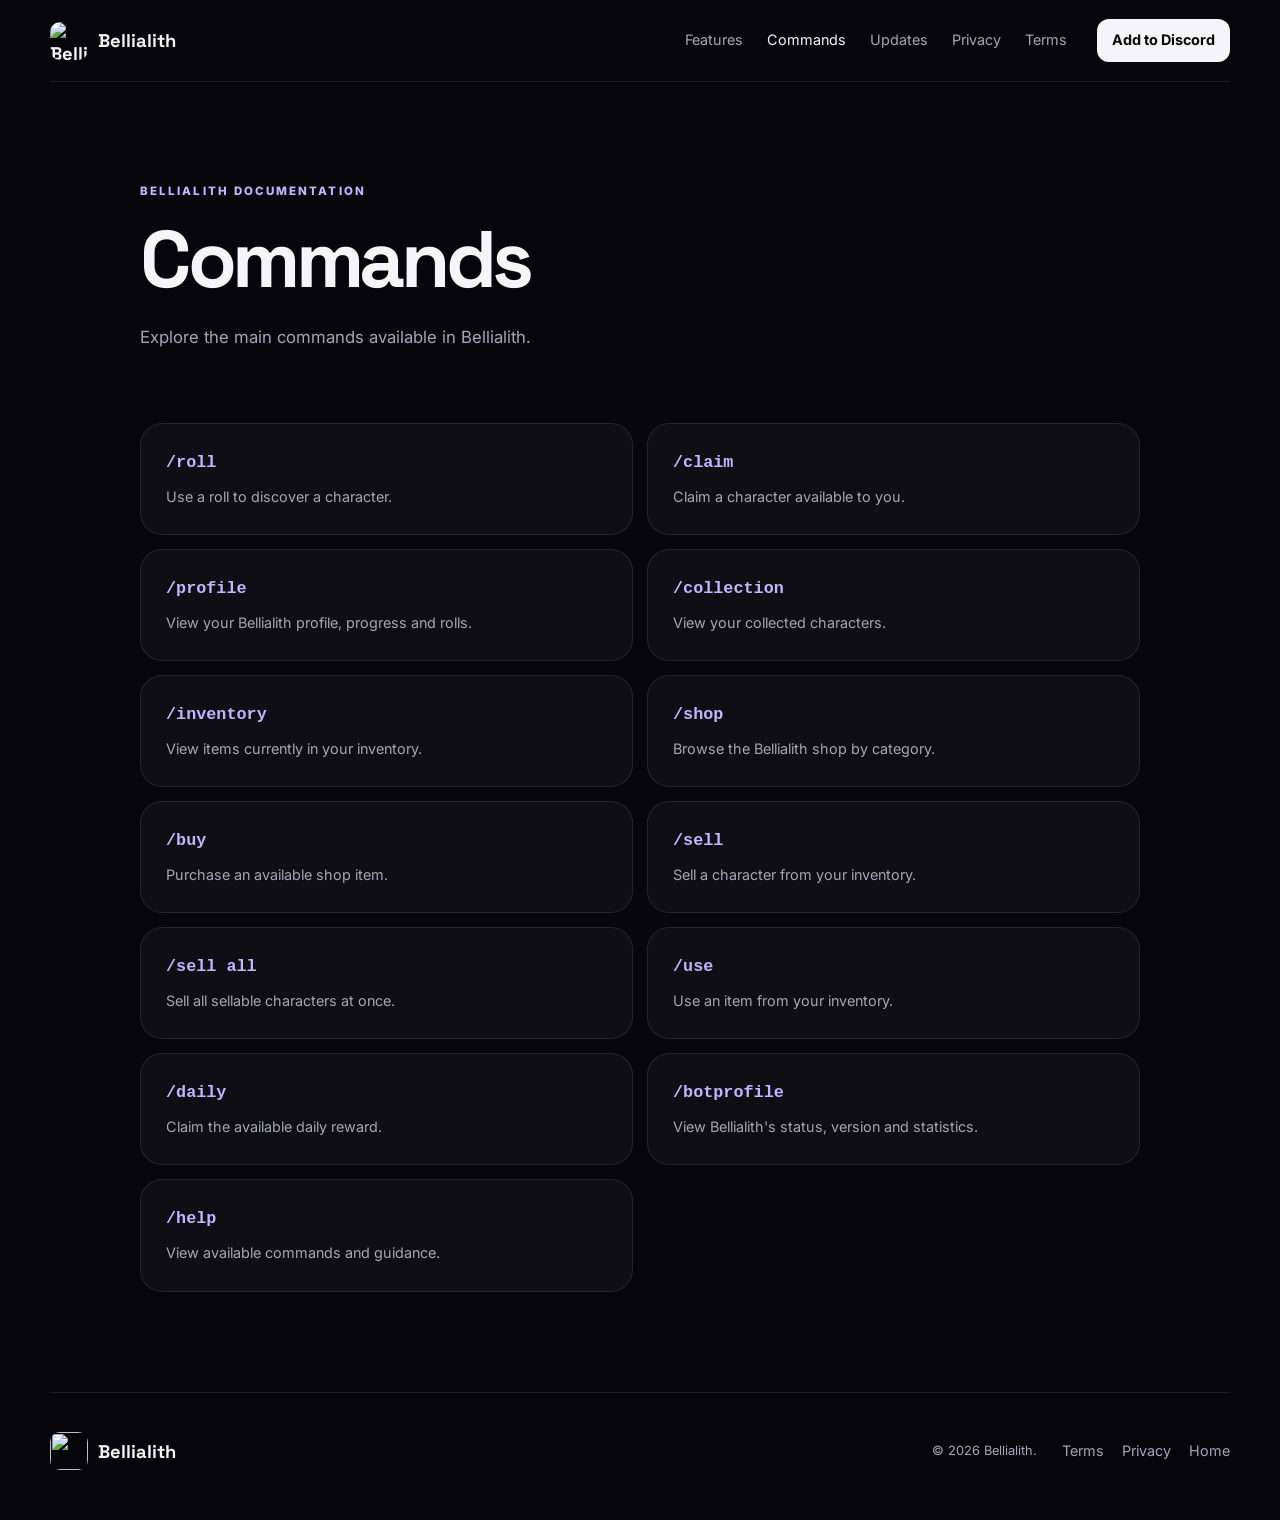
==== commands.html @ 620ba46a "Initial Bellialith website" ====
<!DOCTYPE html>
<html lang="en">
<head>
  <meta charset="UTF-8">
  <meta name="viewport" content="width=device-width, initial-scale=1.0">
  <meta name="description" content="Bellialith commands and features.">
  <title>Commands — Bellialith</title>
  <link rel="stylesheet" href="style.css">
</head>
<body>
  <header class="site-header">
    <a class="brand" href="index.html">
      <img src="assets/bellialith_store.png" alt="Bellialith logo"><span>Bellialith</span>
    </a>
    <nav>
      <a href="index.html#features">Features</a>
      <a class="active" href="commands.html">Commands</a>
      <a href="index.html#updates">Updates</a>
      <a href="privacy.html">Privacy</a>
      <a href="terms.html">Terms</a>
    </nav>
    <a class="button button-small" href="#">Add to Discord</a>
  </header>

  <main class="docs-page">
    <section class="page-hero">
      <div class="eyebrow">BELLIALITH DOCUMENTATION</div>
      <h1>Commands</h1>
      <p>Explore the main commands available in Bellialith.</p>
    </section>

    <section class="command-grid">
      <article class="command-card"><code>/roll</code><p>Use a roll to discover a character.</p></article>
      <article class="command-card"><code>/claim</code><p>Claim a character available to you.</p></article>
      <article class="command-card"><code>/profile</code><p>View your Bellialith profile, progress and rolls.</p></article>
      <article class="command-card"><code>/collection</code><p>View your collected characters.</p></article>
      <article class="command-card"><code>/inventory</code><p>View items currently in your inventory.</p></article>
      <article class="command-card"><code>/shop</code><p>Browse the Bellialith shop by category.</p></article>
      <article class="command-card"><code>/buy</code><p>Purchase an available shop item.</p></article>
      <article class="command-card"><code>/sell</code><p>Sell a character from your inventory.</p></article>
      <article class="command-card"><code>/sell all</code><p>Sell all sellable characters at once.</p></article>
      <article class="command-card"><code>/use</code><p>Use an item from your inventory.</p></article>
      <article class="command-card"><code>/daily</code><p>Claim the available daily reward.</p></article>
      <article class="command-card"><code>/botprofile</code><p>View Bellialith's status, version and statistics.</p></article>
      <article class="command-card"><code>/help</code><p>View available commands and guidance.</p></article>
    </section>
  </main>

  <footer class="site-footer">
    <div class="brand"><img src="assets/bellialith_store.png" alt=""><span>Bellialith</span></div>
    <p>© 2026 Bellialith.</p>
    <div class="footer-links"><a href="terms.html">Terms</a><a href="privacy.html">Privacy</a><a href="index.html">Home</a></div>
  </footer>
</body>
</html>
---- style.css ----
@import url('https://fonts.googleapis.com/css2?family=Inter:wght@400;500;600;700;800&family=Space+Grotesk:wght@500;600;700&display=swap');

:root {
  --bg: #07070b;
  --surface: #0e0e14;
  --surface-2: #14141c;
  --line: rgba(255,255,255,.09);
  --text: #f5f5f7;
  --muted: #a6a6b3;
  --accent: #9a7cff;
  --accent-2: #c3b5ff;
  --shadow: 0 30px 90px rgba(0,0,0,.45);
  --radius: 22px;
}

* { box-sizing: border-box; }
html { scroll-behavior: smooth; }
body {
  margin: 0;
  background: var(--bg);
  color: var(--text);
  font-family: Inter, system-ui, sans-serif;
  line-height: 1.7;
  overflow-x: hidden;
}
a { color: inherit; text-decoration: none; }
.bg-glow {
  position: fixed; width: 420px; height: 420px; border-radius: 50%;
  filter: blur(120px); opacity: .12; pointer-events: none; z-index: -1;
}
.glow-one { background: #8c6cff; top: 5%; left: -180px; }
.glow-two { background: #5e42d6; right: -180px; top: 42%; }

.site-header {
  width: min(1180px, calc(100% - 40px)); margin: 0 auto;
  height: 82px; display: flex; align-items: center; gap: 30px;
  border-bottom: 1px solid var(--line);
}
.brand { display: inline-flex; align-items: center; gap: 10px; font-family: "Space Grotesk", sans-serif; font-weight: 700; font-size: 1.15rem; }
.brand img { width: 38px; height: 38px; object-fit: contain; border-radius: 10px; }
.site-header nav { display: flex; gap: 24px; margin-left: auto; }
.site-header nav a, .footer-links a { color: var(--muted); font-size: .9rem; transition: .2s ease; }
.site-header nav a:hover, .footer-links a:hover, .site-header nav a.active { color: var(--text); }
.button {
  display: inline-flex; align-items: center; justify-content: center; gap: 8px;
  padding: 13px 21px; border-radius: 12px; background: var(--text);
  color: #08080c; font-weight: 700; font-size: .9rem; transition: transform .2s, box-shadow .2s;
}
.button:hover { transform: translateY(-2px); box-shadow: 0 10px 30px rgba(255,255,255,.12); }
.button-small { padding: 9px 15px; margin-left: 0; }
.button-ghost { background: rgba(255,255,255,.05); color: var(--text); border: 1px solid var(--line); }

.hero {
  width: min(1180px, calc(100% - 40px)); min-height: 650px; margin: 0 auto;
  display: grid; grid-template-columns: 1.05fr .95fr; align-items: center; gap: 70px;
}
.eyebrow { color: var(--accent-2); letter-spacing: .18em; font-size: .72rem; font-weight: 800; }
.hero h1, .page-hero h1 {
  font-family: "Space Grotesk", sans-serif; font-size: clamp(3.2rem, 7vw, 6rem);
  line-height: .98; letter-spacing: -.055em; margin: 18px 0 25px;
}
.hero h1 span, .showcase h2 span { color: var(--accent); }
.hero-copy > p { max-width: 600px; color: var(--muted); font-size: 1.08rem; }
.hero-actions { display: flex; gap: 12px; margin: 30px 0; }
.hero-meta { display: flex; flex-wrap: wrap; gap: 18px; color: #c5c5cf; font-size: .82rem; }
.hero-card {
  min-height: 470px; border: 1px solid var(--line); border-radius: 32px;
  background: radial-gradient(circle at center, rgba(154,124,255,.12), transparent 52%), var(--surface);
  display: grid; place-items: center; position: relative; overflow: hidden; box-shadow: var(--shadow);
}
.hero-logo { width: min(66%, 340px); position: relative; z-index: 2; filter: drop-shadow(0 30px 45px rgba(0,0,0,.5)); }
.card-orbit { position: absolute; border: 1px solid rgba(154,124,255,.15); border-radius: 50%; }
.orbit-one { width: 440px; height: 440px; }
.orbit-two { width: 310px; height: 310px; }
.status-pill { position: absolute; bottom: 24px; z-index: 3; background: rgba(7,7,11,.8); border: 1px solid var(--line); border-radius: 999px; padding: 8px 13px; font-size: .72rem; font-weight: 700; letter-spacing: .08em; }
.status-pill i { display: inline-block; width: 7px; height: 7px; background: #7dff9b; border-radius: 50%; margin-right: 7px; box-shadow: 0 0 12px #7dff9b; }

.section { width: min(1180px, calc(100% - 40px)); margin: 100px auto; }
.section-heading { margin-bottom: 34px; }
.section-heading h2, .showcase h2, .cta h2 {
  font-family: "Space Grotesk", sans-serif; font-size: clamp(2.2rem, 5vw, 3.8rem);
  line-height: 1.05; letter-spacing: -.045em; margin: 10px 0;
}
.section-heading p, .showcase-copy > p, .cta p { color: var(--muted); }

.feature-grid { display: grid; grid-template-columns: repeat(3, 1fr); gap: 14px; }
.feature-card, .command-card {
  background: var(--surface); border: 1px solid var(--line); border-radius: var(--radius);
  padding: 25px; transition: transform .2s, border-color .2s;
}
.feature-card:hover, .command-card:hover { transform: translateY(-4px); border-color: rgba(154,124,255,.35); }
.feature-icon { font-size: 1.7rem; margin-bottom: 16px; }
.feature-card h3 { margin: 0 0 6px; font-size: 1.05rem; }
.feature-card p, .command-card p { color: var(--muted); font-size: .9rem; margin: 0; }

.showcase {
  width: min(1180px, calc(100% - 40px)); margin: 130px auto;
  display: grid; grid-template-columns: .95fr 1.05fr; align-items: center; gap: 80px;
}
.showcase-image { background: var(--surface); border: 1px solid var(--line); border-radius: 30px; padding: 35px; text-align: center; }
.showcase-image img { width: 100%; max-width: 430px; border-radius: 20px; }
.showcase-copy ul { list-style: none; padding: 0; margin: 28px 0; }
.showcase-copy li { margin: 12px 0; color: #d6d6de; }
.showcase-copy li span { color: var(--accent); margin-right: 10px; }
.text-link { color: var(--accent-2); font-weight: 700; }

.update-card {
  display: grid; grid-template-columns: 120px 1fr; gap: 30px; align-items: center;
  padding: 32px; background: var(--surface); border: 1px solid var(--line); border-radius: var(--radius);
}
.update-version { font-family: "Space Grotesk"; font-size: 2.5rem; font-weight: 700; color: var(--accent); }
.update-content h3 { margin: 0 0 5px; font-size: 1.2rem; }
.update-content p { color: var(--muted); margin-top: 0; }
.change-list { display: flex; flex-wrap: wrap; gap: 9px; }
.change-list span { background: var(--surface-2); border: 1px solid var(--line); border-radius: 999px; padding: 7px 11px; font-size: .76rem; color: #d3d3dc; }

.cta {
  width: min(900px, calc(100% - 40px)); margin: 130px auto; text-align: center;
  padding: 70px 30px; border: 1px solid var(--line); border-radius: 30px;
  background: radial-gradient(circle at center, rgba(154,124,255,.12), transparent 60%), var(--surface);
}
.cta p { margin: 0 auto 25px; max-width: 550px; }

.site-footer {
  width: min(1180px, calc(100% - 40px)); margin: 0 auto; padding: 35px 0 45px;
  border-top: 1px solid var(--line); display: flex; align-items: center; gap: 25px;
}
.site-footer p { color: var(--muted); font-size: .8rem; margin-left: auto; }
.footer-links { display: flex; gap: 18px; }

.docs-page, .legal-page { width: min(1000px, calc(100% - 40px)); margin: 0 auto; }
.page-hero { padding: 100px 0 55px; }
.page-hero h1 { font-size: clamp(3rem, 7vw, 5rem); }
.page-hero p { color: var(--muted); font-size: 1.05rem; }
.command-grid { display: grid; grid-template-columns: repeat(2, 1fr); gap: 14px; padding-bottom: 100px; }
.command-card code { display: block; color: var(--accent-2); font-size: 1.05rem; font-weight: 700; margin-bottom: 7px; }

.legal-page { max-width: 850px; padding: 90px 0 110px; }
.legal-page h1 { font-family: "Space Grotesk"; font-size: clamp(3rem, 7vw, 5rem); line-height: 1; letter-spacing: -.05em; margin: 12px 0; }
.legal-page h2 { font-family: "Space Grotesk"; margin-top: 45px; font-size: 1.35rem; }
.legal-page p { color: #c5c5ce; }
.muted { color: var(--muted) !important; }
.notice { margin: 30px 0; padding: 18px 20px; border: 1px solid rgba(154,124,255,.25); background: rgba(154,124,255,.07); border-radius: 14px; color: #d8d2f3; }
.legal-page a { color: var(--accent-2); text-decoration: underline; text-underline-offset: 3px; }

@media (max-width: 850px) {
  .site-header { height: auto; min-height: 76px; flex-wrap: wrap; padding: 14px 0; }
  .site-header nav { order: 3; width: 100%; overflow-x: auto; margin: 0; padding-bottom: 4px; }
  .hero, .showcase { grid-template-columns: 1fr; gap: 45px; }
  .hero { padding: 70px 0; min-height: auto; }
  .hero-card { min-height: 360px; }
  .feature-grid { grid-template-columns: repeat(2, 1fr); }
  .showcase { margin: 90px auto; }
}
@media (max-width: 560px) {
  .site-header { width: min(100% - 24px, 1180px); }
  .site-header .button-small { display: none; }
  .hero, .section, .showcase, .docs-page, .legal-page { width: min(100% - 24px, 1180px); }
  .hero h1 { font-size: 3.1rem; }
  .feature-grid, .command-grid { grid-template-columns: 1fr; }
  .hero-actions { flex-direction: column; }
  .button { width: 100%; }
  .update-card { grid-template-columns: 1fr; }
  .site-footer { width: calc(100% - 24px); flex-wrap: wrap; }
  .site-footer p { margin-left: 0; width: 100%; }
}
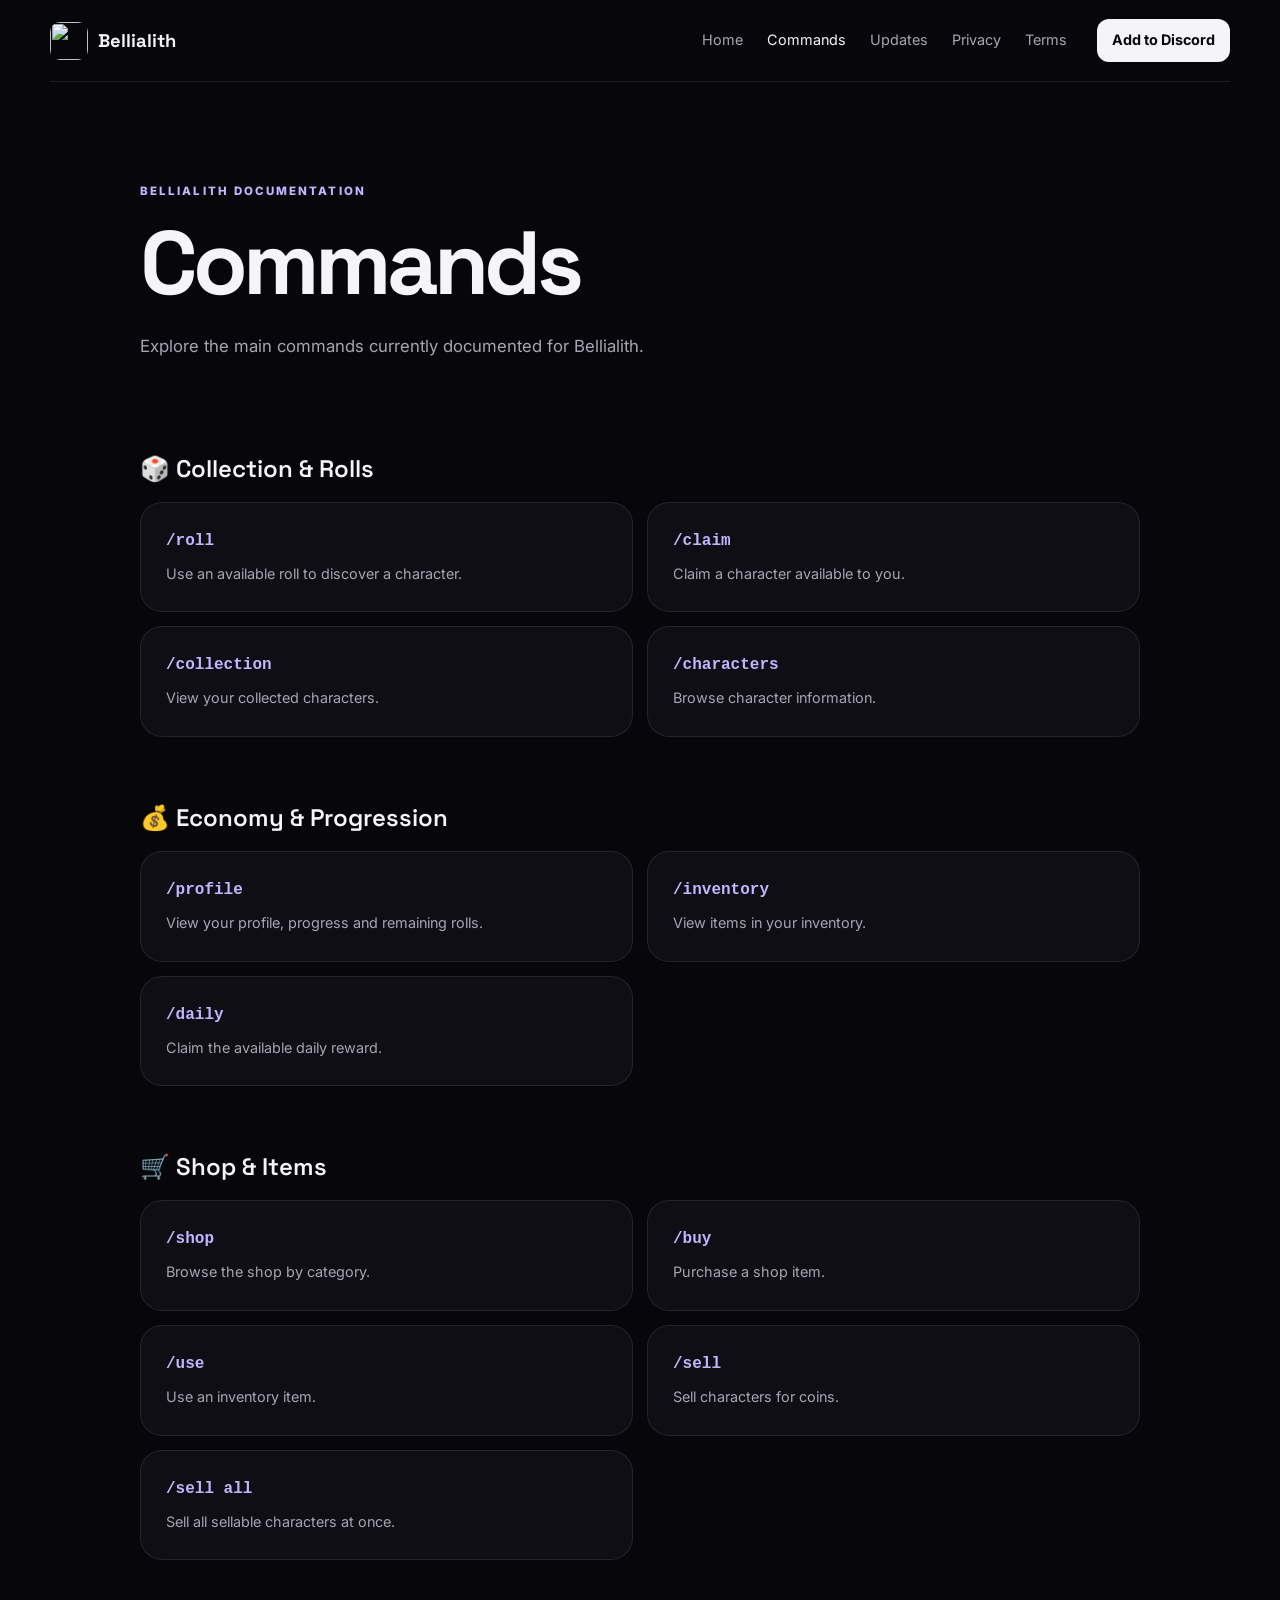
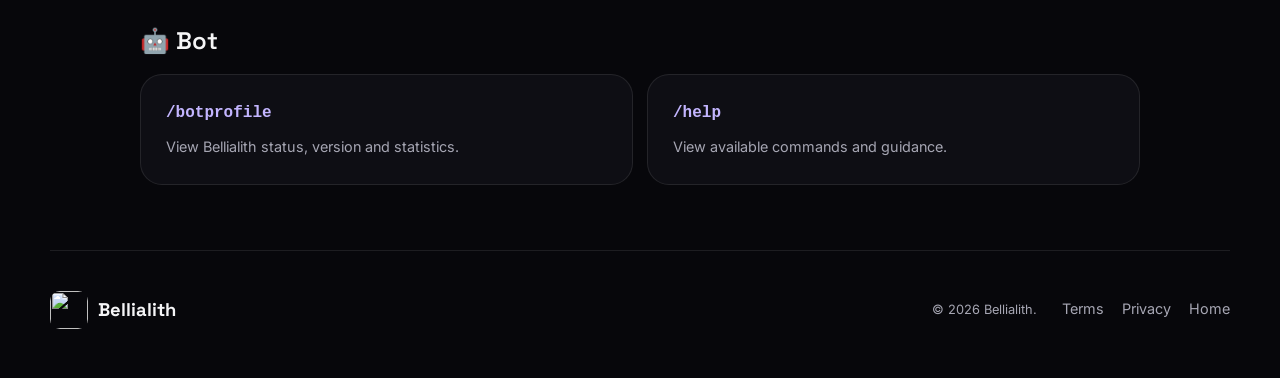
==== commit 7c3178ae: "Redesign Bellialith website v2" ====
--- a/commands.html
+++ b/commands.html
@@ -1,55 +1,8 @@
-<!DOCTYPE html>
-<html lang="en">
-<head>
-  <meta charset="UTF-8">
-  <meta name="viewport" content="width=device-width, initial-scale=1.0">
-  <meta name="description" content="Bellialith commands and features.">
-  <title>Commands — Bellialith</title>
-  <link rel="stylesheet" href="style.css">
-</head>
-<body>
-  <header class="site-header">
-    <a class="brand" href="index.html">
-      <img src="assets/bellialith_store.png" alt="Bellialith logo"><span>Bellialith</span>
-    </a>
-    <nav>
-      <a href="index.html#features">Features</a>
-      <a class="active" href="commands.html">Commands</a>
-      <a href="index.html#updates">Updates</a>
-      <a href="privacy.html">Privacy</a>
-      <a href="terms.html">Terms</a>
-    </nav>
-    <a class="button button-small" href="#">Add to Discord</a>
-  </header>
-
-  <main class="docs-page">
-    <section class="page-hero">
-      <div class="eyebrow">BELLIALITH DOCUMENTATION</div>
-      <h1>Commands</h1>
-      <p>Explore the main commands available in Bellialith.</p>
-    </section>
-
-    <section class="command-grid">
-      <article class="command-card"><code>/roll</code><p>Use a roll to discover a character.</p></article>
-      <article class="command-card"><code>/claim</code><p>Claim a character available to you.</p></article>
-      <article class="command-card"><code>/profile</code><p>View your Bellialith profile, progress and rolls.</p></article>
-      <article class="command-card"><code>/collection</code><p>View your collected characters.</p></article>
-      <article class="command-card"><code>/inventory</code><p>View items currently in your inventory.</p></article>
-      <article class="command-card"><code>/shop</code><p>Browse the Bellialith shop by category.</p></article>
-      <article class="command-card"><code>/buy</code><p>Purchase an available shop item.</p></article>
-      <article class="command-card"><code>/sell</code><p>Sell a character from your inventory.</p></article>
-      <article class="command-card"><code>/sell all</code><p>Sell all sellable characters at once.</p></article>
-      <article class="command-card"><code>/use</code><p>Use an item from your inventory.</p></article>
-      <article class="command-card"><code>/daily</code><p>Claim the available daily reward.</p></article>
-      <article class="command-card"><code>/botprofile</code><p>View Bellialith's status, version and statistics.</p></article>
-      <article class="command-card"><code>/help</code><p>View available commands and guidance.</p></article>
-    </section>
-  </main>
-
-  <footer class="site-footer">
-    <div class="brand"><img src="assets/bellialith_store.png" alt=""><span>Bellialith</span></div>
-    <p>© 2026 Bellialith.</p>
-    <div class="footer-links"><a href="terms.html">Terms</a><a href="privacy.html">Privacy</a><a href="index.html">Home</a></div>
-  </footer>
-</body>
-</html>
+<!doctype html><html lang="en"><head><meta charset="utf-8"><meta name="viewport" content="width=device-width,initial-scale=1"><title>Commands — Bellialith</title><link rel="stylesheet" href="style.css"></head><body>
+<header class="site-header"><a class="brand" href="index.html"><img src="assets/bellialith_store.png" alt=""><span>Bellialith</span></a><nav><a href="index.html">Home</a><a class="active" href="commands.html">Commands</a><a href="index.html#updates">Updates</a><a href="privacy.html">Privacy</a><a href="terms.html">Terms</a></nav><a class="button button-small" href="#">Add to Discord</a></header>
+<main class="docs-page"><section class="page-hero"><div class="eyebrow">BELLIALITH DOCUMENTATION</div><h1>Commands</h1><p>Explore the main commands currently documented for Bellialith.</p></section>
+<section class="command-section"><h2>🎲 Collection & Rolls</h2><div class="command-grid"><article class="command-card"><code>/roll</code><p>Use an available roll to discover a character.</p></article><article class="command-card"><code>/claim</code><p>Claim a character available to you.</p></article><article class="command-card"><code>/collection</code><p>View your collected characters.</p></article><article class="command-card"><code>/characters</code><p>Browse character information.</p></article></div></section>
+<section class="command-section"><h2>💰 Economy & Progression</h2><div class="command-grid"><article class="command-card"><code>/profile</code><p>View your profile, progress and remaining rolls.</p></article><article class="command-card"><code>/inventory</code><p>View items in your inventory.</p></article><article class="command-card"><code>/daily</code><p>Claim the available daily reward.</p></article></div></section>
+<section class="command-section"><h2>🛒 Shop & Items</h2><div class="command-grid"><article class="command-card"><code>/shop</code><p>Browse the shop by category.</p></article><article class="command-card"><code>/buy</code><p>Purchase a shop item.</p></article><article class="command-card"><code>/use</code><p>Use an inventory item.</p></article><article class="command-card"><code>/sell</code><p>Sell characters for coins.</p></article><article class="command-card"><code>/sell all</code><p>Sell all sellable characters at once.</p></article></div></section>
+<section class="command-section"><h2>🤖 Bot</h2><div class="command-grid"><article class="command-card"><code>/botprofile</code><p>View Bellialith status, version and statistics.</p></article><article class="command-card"><code>/help</code><p>View available commands and guidance.</p></article></div></section></main>
+<footer class="site-footer"><div class="brand"><img src="assets/bellialith_store.png" alt=""><span>Bellialith</span></div><p>© 2026 Bellialith.</p><div class="footer-links"><a href="terms.html">Terms</a><a href="privacy.html">Privacy</a><a href="index.html">Home</a></div></footer></body></html>
--- a/style.css
+++ b/style.css
@@ -1,166 +1,4 @@
 @import url('https://fonts.googleapis.com/css2?family=Inter:wght@400;500;600;700;800&family=Space+Grotesk:wght@500;600;700&display=swap');
-
-:root {
-  --bg: #07070b;
-  --surface: #0e0e14;
-  --surface-2: #14141c;
-  --line: rgba(255,255,255,.09);
-  --text: #f5f5f7;
-  --muted: #a6a6b3;
-  --accent: #9a7cff;
-  --accent-2: #c3b5ff;
-  --shadow: 0 30px 90px rgba(0,0,0,.45);
-  --radius: 22px;
-}
-
-* { box-sizing: border-box; }
-html { scroll-behavior: smooth; }
-body {
-  margin: 0;
-  background: var(--bg);
-  color: var(--text);
-  font-family: Inter, system-ui, sans-serif;
-  line-height: 1.7;
-  overflow-x: hidden;
-}
-a { color: inherit; text-decoration: none; }
-.bg-glow {
-  position: fixed; width: 420px; height: 420px; border-radius: 50%;
-  filter: blur(120px); opacity: .12; pointer-events: none; z-index: -1;
-}
-.glow-one { background: #8c6cff; top: 5%; left: -180px; }
-.glow-two { background: #5e42d6; right: -180px; top: 42%; }
-
-.site-header {
-  width: min(1180px, calc(100% - 40px)); margin: 0 auto;
-  height: 82px; display: flex; align-items: center; gap: 30px;
-  border-bottom: 1px solid var(--line);
-}
-.brand { display: inline-flex; align-items: center; gap: 10px; font-family: "Space Grotesk", sans-serif; font-weight: 700; font-size: 1.15rem; }
-.brand img { width: 38px; height: 38px; object-fit: contain; border-radius: 10px; }
-.site-header nav { display: flex; gap: 24px; margin-left: auto; }
-.site-header nav a, .footer-links a { color: var(--muted); font-size: .9rem; transition: .2s ease; }
-.site-header nav a:hover, .footer-links a:hover, .site-header nav a.active { color: var(--text); }
-.button {
-  display: inline-flex; align-items: center; justify-content: center; gap: 8px;
-  padding: 13px 21px; border-radius: 12px; background: var(--text);
-  color: #08080c; font-weight: 700; font-size: .9rem; transition: transform .2s, box-shadow .2s;
-}
-.button:hover { transform: translateY(-2px); box-shadow: 0 10px 30px rgba(255,255,255,.12); }
-.button-small { padding: 9px 15px; margin-left: 0; }
-.button-ghost { background: rgba(255,255,255,.05); color: var(--text); border: 1px solid var(--line); }
-
-.hero {
-  width: min(1180px, calc(100% - 40px)); min-height: 650px; margin: 0 auto;
-  display: grid; grid-template-columns: 1.05fr .95fr; align-items: center; gap: 70px;
-}
-.eyebrow { color: var(--accent-2); letter-spacing: .18em; font-size: .72rem; font-weight: 800; }
-.hero h1, .page-hero h1 {
-  font-family: "Space Grotesk", sans-serif; font-size: clamp(3.2rem, 7vw, 6rem);
-  line-height: .98; letter-spacing: -.055em; margin: 18px 0 25px;
-}
-.hero h1 span, .showcase h2 span { color: var(--accent); }
-.hero-copy > p { max-width: 600px; color: var(--muted); font-size: 1.08rem; }
-.hero-actions { display: flex; gap: 12px; margin: 30px 0; }
-.hero-meta { display: flex; flex-wrap: wrap; gap: 18px; color: #c5c5cf; font-size: .82rem; }
-.hero-card {
-  min-height: 470px; border: 1px solid var(--line); border-radius: 32px;
-  background: radial-gradient(circle at center, rgba(154,124,255,.12), transparent 52%), var(--surface);
-  display: grid; place-items: center; position: relative; overflow: hidden; box-shadow: var(--shadow);
-}
-.hero-logo { width: min(66%, 340px); position: relative; z-index: 2; filter: drop-shadow(0 30px 45px rgba(0,0,0,.5)); }
-.card-orbit { position: absolute; border: 1px solid rgba(154,124,255,.15); border-radius: 50%; }
-.orbit-one { width: 440px; height: 440px; }
-.orbit-two { width: 310px; height: 310px; }
-.status-pill { position: absolute; bottom: 24px; z-index: 3; background: rgba(7,7,11,.8); border: 1px solid var(--line); border-radius: 999px; padding: 8px 13px; font-size: .72rem; font-weight: 700; letter-spacing: .08em; }
-.status-pill i { display: inline-block; width: 7px; height: 7px; background: #7dff9b; border-radius: 50%; margin-right: 7px; box-shadow: 0 0 12px #7dff9b; }
-
-.section { width: min(1180px, calc(100% - 40px)); margin: 100px auto; }
-.section-heading { margin-bottom: 34px; }
-.section-heading h2, .showcase h2, .cta h2 {
-  font-family: "Space Grotesk", sans-serif; font-size: clamp(2.2rem, 5vw, 3.8rem);
-  line-height: 1.05; letter-spacing: -.045em; margin: 10px 0;
-}
-.section-heading p, .showcase-copy > p, .cta p { color: var(--muted); }
-
-.feature-grid { display: grid; grid-template-columns: repeat(3, 1fr); gap: 14px; }
-.feature-card, .command-card {
-  background: var(--surface); border: 1px solid var(--line); border-radius: var(--radius);
-  padding: 25px; transition: transform .2s, border-color .2s;
-}
-.feature-card:hover, .command-card:hover { transform: translateY(-4px); border-color: rgba(154,124,255,.35); }
-.feature-icon { font-size: 1.7rem; margin-bottom: 16px; }
-.feature-card h3 { margin: 0 0 6px; font-size: 1.05rem; }
-.feature-card p, .command-card p { color: var(--muted); font-size: .9rem; margin: 0; }
-
-.showcase {
-  width: min(1180px, calc(100% - 40px)); margin: 130px auto;
-  display: grid; grid-template-columns: .95fr 1.05fr; align-items: center; gap: 80px;
-}
-.showcase-image { background: var(--surface); border: 1px solid var(--line); border-radius: 30px; padding: 35px; text-align: center; }
-.showcase-image img { width: 100%; max-width: 430px; border-radius: 20px; }
-.showcase-copy ul { list-style: none; padding: 0; margin: 28px 0; }
-.showcase-copy li { margin: 12px 0; color: #d6d6de; }
-.showcase-copy li span { color: var(--accent); margin-right: 10px; }
-.text-link { color: var(--accent-2); font-weight: 700; }
-
-.update-card {
-  display: grid; grid-template-columns: 120px 1fr; gap: 30px; align-items: center;
-  padding: 32px; background: var(--surface); border: 1px solid var(--line); border-radius: var(--radius);
-}
-.update-version { font-family: "Space Grotesk"; font-size: 2.5rem; font-weight: 700; color: var(--accent); }
-.update-content h3 { margin: 0 0 5px; font-size: 1.2rem; }
-.update-content p { color: var(--muted); margin-top: 0; }
-.change-list { display: flex; flex-wrap: wrap; gap: 9px; }
-.change-list span { background: var(--surface-2); border: 1px solid var(--line); border-radius: 999px; padding: 7px 11px; font-size: .76rem; color: #d3d3dc; }
-
-.cta {
-  width: min(900px, calc(100% - 40px)); margin: 130px auto; text-align: center;
-  padding: 70px 30px; border: 1px solid var(--line); border-radius: 30px;
-  background: radial-gradient(circle at center, rgba(154,124,255,.12), transparent 60%), var(--surface);
-}
-.cta p { margin: 0 auto 25px; max-width: 550px; }
-
-.site-footer {
-  width: min(1180px, calc(100% - 40px)); margin: 0 auto; padding: 35px 0 45px;
-  border-top: 1px solid var(--line); display: flex; align-items: center; gap: 25px;
-}
-.site-footer p { color: var(--muted); font-size: .8rem; margin-left: auto; }
-.footer-links { display: flex; gap: 18px; }
-
-.docs-page, .legal-page { width: min(1000px, calc(100% - 40px)); margin: 0 auto; }
-.page-hero { padding: 100px 0 55px; }
-.page-hero h1 { font-size: clamp(3rem, 7vw, 5rem); }
-.page-hero p { color: var(--muted); font-size: 1.05rem; }
-.command-grid { display: grid; grid-template-columns: repeat(2, 1fr); gap: 14px; padding-bottom: 100px; }
-.command-card code { display: block; color: var(--accent-2); font-size: 1.05rem; font-weight: 700; margin-bottom: 7px; }
-
-.legal-page { max-width: 850px; padding: 90px 0 110px; }
-.legal-page h1 { font-family: "Space Grotesk"; font-size: clamp(3rem, 7vw, 5rem); line-height: 1; letter-spacing: -.05em; margin: 12px 0; }
-.legal-page h2 { font-family: "Space Grotesk"; margin-top: 45px; font-size: 1.35rem; }
-.legal-page p { color: #c5c5ce; }
-.muted { color: var(--muted) !important; }
-.notice { margin: 30px 0; padding: 18px 20px; border: 1px solid rgba(154,124,255,.25); background: rgba(154,124,255,.07); border-radius: 14px; color: #d8d2f3; }
-.legal-page a { color: var(--accent-2); text-decoration: underline; text-underline-offset: 3px; }
-
-@media (max-width: 850px) {
-  .site-header { height: auto; min-height: 76px; flex-wrap: wrap; padding: 14px 0; }
-  .site-header nav { order: 3; width: 100%; overflow-x: auto; margin: 0; padding-bottom: 4px; }
-  .hero, .showcase { grid-template-columns: 1fr; gap: 45px; }
-  .hero { padding: 70px 0; min-height: auto; }
-  .hero-card { min-height: 360px; }
-  .feature-grid { grid-template-columns: repeat(2, 1fr); }
-  .showcase { margin: 90px auto; }
-}
-@media (max-width: 560px) {
-  .site-header { width: min(100% - 24px, 1180px); }
-  .site-header .button-small { display: none; }
-  .hero, .section, .showcase, .docs-page, .legal-page { width: min(100% - 24px, 1180px); }
-  .hero h1 { font-size: 3.1rem; }
-  .feature-grid, .command-grid { grid-template-columns: 1fr; }
-  .hero-actions { flex-direction: column; }
-  .button { width: 100%; }
-  .update-card { grid-template-columns: 1fr; }
-  .site-footer { width: calc(100% - 24px); flex-wrap: wrap; }
-  .site-footer p { margin-left: 0; width: 100%; }
-}
+:root{--bg:#07070b;--surface:#0e0e14;--surface2:#14141c;--line:rgba(255,255,255,.09);--text:#f5f5f7;--muted:#a6a6b3;--accent:#9a7cff;--accent2:#c3b5ff;--success:#7dff9b;--shadow:0 30px 90px rgba(0,0,0,.45);--radius:22px}
+*{box-sizing:border-box}html{scroll-behavior:smooth}body{margin:0;background:var(--bg);color:var(--text);font:16px/1.7 Inter,system-ui,sans-serif;overflow-x:hidden}a{color:inherit;text-decoration:none}.site-header,.site-footer,.hero,.section,.showcase,.docs-page,.legal-page{width:min(1180px,calc(100% - 40px));margin-inline:auto}.site-header{min-height:82px;display:flex;align-items:center;gap:30px;border-bottom:1px solid var(--line)}.brand{display:inline-flex;align-items:center;gap:10px;font:700 1.15rem "Space Grotesk",sans-serif}.brand img{width:38px;height:38px;object-fit:contain;border-radius:10px}.site-header nav{display:flex;gap:24px;margin-left:auto}.site-header nav a,.footer-links a{color:var(--muted);font-size:.9rem;transition:.2s}.site-header nav a:hover,.site-header nav .active,.footer-links a:hover{color:var(--text)}.button{display:inline-flex;align-items:center;justify-content:center;padding:13px 21px;border-radius:12px;background:var(--text);color:#08080c;font-weight:700;font-size:.9rem;transition:.2s}.button:hover{transform:translateY(-2px);box-shadow:0 10px 30px rgba(255,255,255,.12)}.button-small{padding:9px 15px}.button-ghost{background:rgba(255,255,255,.05);color:var(--text);border:1px solid var(--line)}
+.hero{min-height:650px;display:grid;grid-template-columns:1.05fr .95fr;align-items:center;gap:70px}.eyebrow{color:var(--accent2);letter-spacing:.18em;font-size:.72rem;font-weight:800}.hero h1,.page-hero h1{font:700 clamp(3.2rem,7vw,6rem)/.98 "Space Grotesk";letter-spacing:-.055em;margin:18px 0 25px}.hero h1 span,.showcase h2 span{color:var(--accent)}.hero-copy>p{max-width:620px;color:var(--muted);font-size:1.08rem}.hero-actions{display:flex;gap:12px;margin:30px 0}.hero-meta{display:flex;flex-wrap:wrap;gap:18px;color:#c5c5cf;font-size:.82rem}.hero-card{min-height:470px;border:1px solid var(--line);border-radius:32px;background:radial-gradient(circle,rgba(154,124,255,.12),transparent 52%),var(--surface);display:grid;place-items:center;position:relative;overflow:hidden;box-shadow:var(--shadow)}.hero-logo{width:min(66%,340px);position:relative;z-index:2;filter:drop-shadow(0 30px 45px rgba(0,0,0,.5));animation:float 5s ease-in-out infinite}.orbit{position:absolute;border:1px solid rgba(154,124,255,.15);border-radius:50%;animation:spin 18s linear infinite}.orbit-a{width:440px;height:440px}.orbit-b{width:310px;height:310px;animation-direction:reverse;animation-duration:12s}.status-pill{position:absolute;bottom:24px;z-index:3;background:rgba(7,7,11,.8);border:1px solid var(--line);border-radius:999px;padding:8px 13px;font-size:.72rem;font-weight:700}.status-pill i{display:inline-block;width:7px;height:7px;background:var(--success);border-radius:50%;margin-right:7px}.section{margin-top:100px;margin-bottom:100px}.section-heading{margin-bottom:34px}.section-heading h2,.showcase h2,.cta h2{font:700 clamp(2.2rem,5vw,3.8rem)/1.05 "Space Grotesk";letter-spacing:-.045em;margin:10px 0}.section-heading p,.showcase-copy>p,.cta p{color:var(--muted)}.feature-grid,.roadmap-grid{display:grid;grid-template-columns:repeat(3,1fr);gap:14px}.feature-card,.roadmap-grid article,.command-card{background:var(--surface);border:1px solid var(--line);border-radius:var(--radius);padding:25px;transition:.2s}.feature-card:hover,.roadmap-grid article:hover,.command-card:hover{transform:translateY(-4px);border-color:rgba(154,124,255,.35)}.feature-card>b{font-size:1.7rem}.feature-card h3{margin:12px 0 6px}.feature-card p,.roadmap-grid p,.command-card p{color:var(--muted);font-size:.9rem;margin:0}.showcase{margin-top:130px;margin-bottom:130px;display:grid;grid-template-columns:.95fr 1.05fr;align-items:center;gap:80px}.showcase-image{background:var(--surface);border:1px solid var(--line);border-radius:30px;padding:35px;text-align:center;box-shadow:var(--shadow)}.showcase-image img{width:100%;max-width:430px;border-radius:20px}.showcase-copy ul{list-style:none;padding:0;margin:28px 0}.showcase-copy li{margin:12px 0;color:#d6d6de}.text-link{color:var(--accent2);font-weight:700}.update-card{display:grid;grid-template-columns:120px 1fr;gap:30px;align-items:center;padding:32px;background:var(--surface);border:1px solid var(--line);border-radius:var(--radius)}.update-card>strong{font:700 2.5rem "Space Grotesk";color:var(--accent)}.tags{display:flex;flex-wrap:wrap;gap:9px}.tags span{background:var(--surface2);border:1px solid var(--line);border-radius:999px;padding:7px 11px;font-size:.76rem;color:#d3d3dc}.roadmap-grid small{color:var(--accent);font-weight:700}.roadmap-grid h3{margin:20px 0 5px}.cta{width:min(900px,calc(100% - 40px));margin:130px auto;text-align:center;padding:70px 30px;border:1px solid var(--line);border-radius:30px;background:radial-gradient(circle,rgba(154,124,255,.12),transparent 60%),var(--surface)}.cta p{margin:0 auto 25px;max-width:550px}.site-footer{padding:35px 0 45px;border-top:1px solid var(--line);display:flex;align-items:center;gap:25px}.site-footer p{color:var(--muted);font-size:.8rem;margin-left:auto}.footer-links{display:flex;gap:18px}.docs-page{max-width:1000px}.page-hero{padding:100px 0 55px}.page-hero p{color:var(--muted);font-size:1.05rem}.command-section{margin-bottom:65px}.command-section>h2{font:600 1.5rem "Space Grotesk";margin-bottom:18px}.command-grid{display:grid;grid-template-columns:repeat(2,1fr);gap:14px}.command-card code{display:block;color:var(--accent2);font-weight:700;margin-bottom:7px}.legal-page{max-width:850px;padding:90px 0 110px}.legal-page h1{font:700 clamp(3rem,7vw,5rem)/1 "Space Grotesk";letter-spacing:-.05em;margin:12px 0}.legal-page h2{font:600 1.35rem "Space Grotesk";margin-top:45px}.legal-page p{color:#c5c5ce}.muted{color:var(--muted)!important}.notice{margin:30px 0;padding:18px 20px;border:1px solid rgba(154,124,255,.25);background:rgba(154,124,255,.07);border-radius:14px;color:#d8d2f3}.legal-page a{color:var(--accent2);text-decoration:underline}@keyframes float{0%,100%{transform:translateY(0)}50%{transform:translateY(-10px)}}@keyframes spin{to{transform:rotate(360deg)}}@media(max-width:850px){.site-header{min-height:76px;flex-wrap:wrap;padding:14px 0}.site-header nav{order:3;width:100%;overflow-x:auto;margin:0}.hero,.showcase{grid-template-columns:1fr;gap:45px}.hero{padding:70px 0;min-height:auto}.hero-card{min-height:360px}.feature-grid,.roadmap-grid{grid-template-columns:repeat(2,1fr)}}@media(max-width:560px){.site-header,.site-footer,.hero,.section,.showcase,.docs-page,.legal-page{width:calc(100% - 24px)}.site-header .button-small{display:none}.hero h1{font-size:3.1rem}.feature-grid,.roadmap-grid,.command-grid{grid-template-columns:1fr}.hero-actions{flex-direction:column}.button{width:100%}.update-card{grid-template-columns:1fr}.site-footer{flex-wrap:wrap}.site-footer p{margin-left:0;width:100%}}
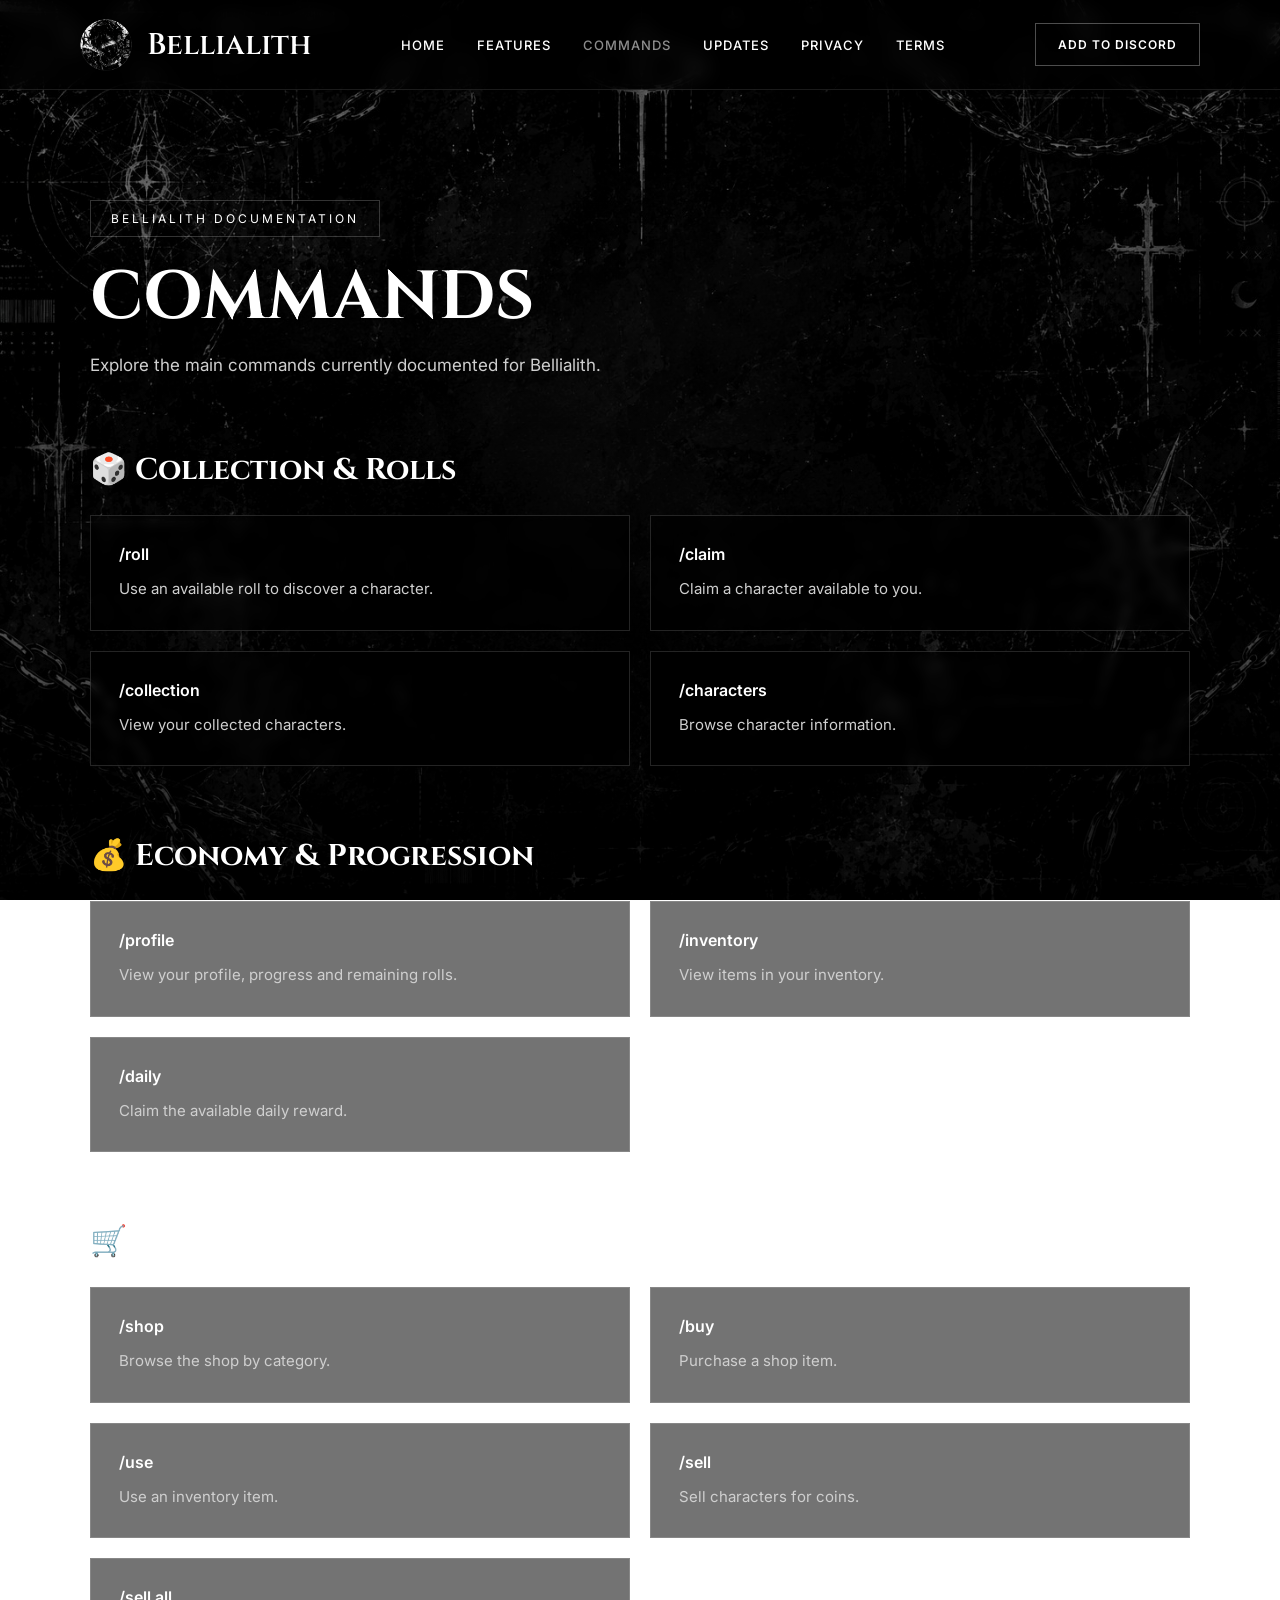
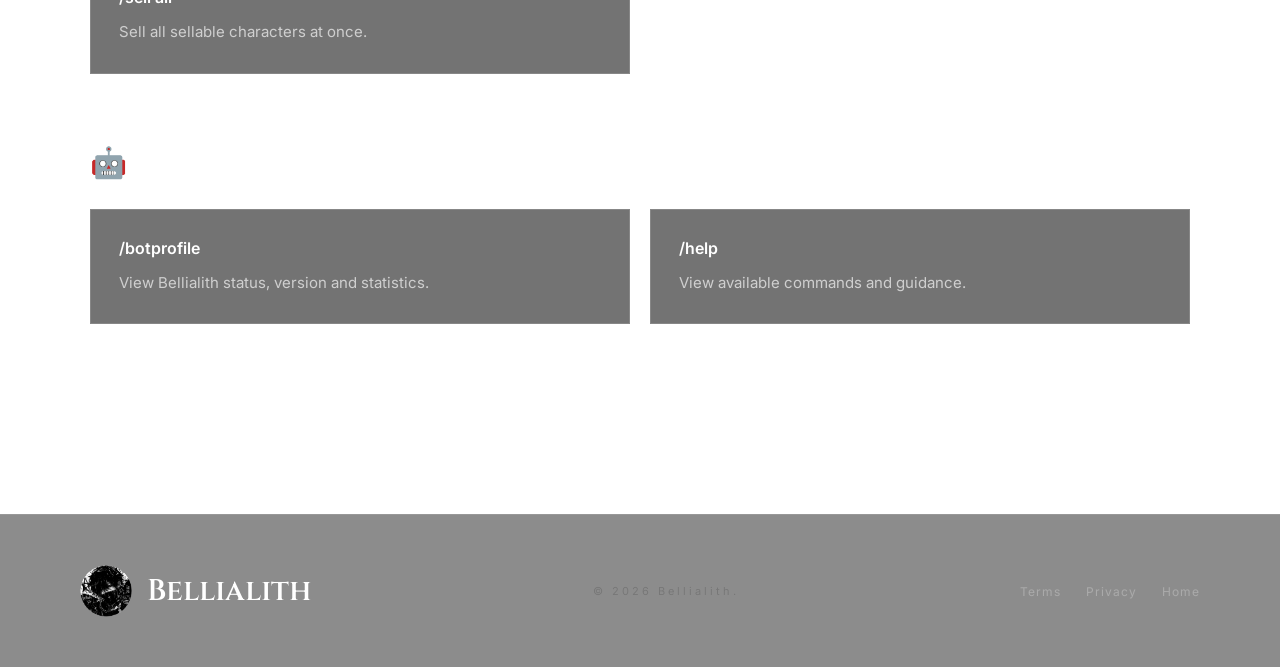
==== commit 27eafa33: "Expand Bellialith website foundation" ====
--- a/commands.html
+++ b/commands.html
@@ -1,8 +1,515 @@
-<!doctype html><html lang="en"><head><meta charset="utf-8"><meta name="viewport" content="width=device-width,initial-scale=1"><title>Commands — Bellialith</title><link rel="stylesheet" href="style.css"></head><body>
-<header class="site-header"><a class="brand" href="index.html"><img src="assets/bellialith_store.png" alt=""><span>Bellialith</span></a><nav><a href="index.html">Home</a><a class="active" href="commands.html">Commands</a><a href="index.html#updates">Updates</a><a href="privacy.html">Privacy</a><a href="terms.html">Terms</a></nav><a class="button button-small" href="#">Add to Discord</a></header>
-<main class="docs-page"><section class="page-hero"><div class="eyebrow">BELLIALITH DOCUMENTATION</div><h1>Commands</h1><p>Explore the main commands currently documented for Bellialith.</p></section>
-<section class="command-section"><h2>🎲 Collection & Rolls</h2><div class="command-grid"><article class="command-card"><code>/roll</code><p>Use an available roll to discover a character.</p></article><article class="command-card"><code>/claim</code><p>Claim a character available to you.</p></article><article class="command-card"><code>/collection</code><p>View your collected characters.</p></article><article class="command-card"><code>/characters</code><p>Browse character information.</p></article></div></section>
-<section class="command-section"><h2>💰 Economy & Progression</h2><div class="command-grid"><article class="command-card"><code>/profile</code><p>View your profile, progress and remaining rolls.</p></article><article class="command-card"><code>/inventory</code><p>View items in your inventory.</p></article><article class="command-card"><code>/daily</code><p>Claim the available daily reward.</p></article></div></section>
-<section class="command-section"><h2>🛒 Shop & Items</h2><div class="command-grid"><article class="command-card"><code>/shop</code><p>Browse the shop by category.</p></article><article class="command-card"><code>/buy</code><p>Purchase a shop item.</p></article><article class="command-card"><code>/use</code><p>Use an inventory item.</p></article><article class="command-card"><code>/sell</code><p>Sell characters for coins.</p></article><article class="command-card"><code>/sell all</code><p>Sell all sellable characters at once.</p></article></div></section>
-<section class="command-section"><h2>🤖 Bot</h2><div class="command-grid"><article class="command-card"><code>/botprofile</code><p>View Bellialith status, version and statistics.</p></article><article class="command-card"><code>/help</code><p>View available commands and guidance.</p></article></div></section></main>
-<footer class="site-footer"><div class="brand"><img src="assets/bellialith_store.png" alt=""><span>Bellialith</span></div><p>© 2026 Bellialith.</p><div class="footer-links"><a href="terms.html">Terms</a><a href="privacy.html">Privacy</a><a href="index.html">Home</a></div></footer></body></html>+<!DOCTYPE html>
+<html lang="en">
+
+<head>
+
+    <meta charset="UTF-8">
+
+    <meta
+        name="viewport"
+        content="width=device-width, initial-scale=1.0">
+
+    <title>Commands — Bellialith</title>
+
+
+    <!-- GOOGLE FONTS -->
+
+    <link rel="preconnect" href="https://fonts.googleapis.com">
+
+    <link
+        rel="preconnect"
+        href="https://fonts.gstatic.com"
+        crossorigin>
+
+    <link
+        href="https://fonts.googleapis.com/css2?family=Cinzel:wght@400;500;600;700&family=Inter:wght@300;400;500;600&display=swap"
+        rel="stylesheet">
+
+
+    <!-- MAIN CSS -->
+
+    <link
+        rel="stylesheet"
+        href="style.css">
+
+</head>
+
+
+<body class="commands-page">
+
+
+    <!-- =========================================
+         BACKGROUND
+    ========================================== -->
+
+    <div class="background-layer"></div>
+
+    <div class="overlay-layer"></div>
+
+
+
+    <!-- =========================================
+         NAVBAR
+    ========================================== -->
+
+    <header class="site-header">
+
+
+        <!-- LOGO -->
+
+        <a
+            class="brand"
+            href="index.html">
+
+            <img
+                src="assets/bellialith_store.png"
+                alt="Bellialith">
+
+            <span>
+                Bellialith
+            </span>
+
+        </a>
+
+
+
+        <!-- NAVIGATION -->
+
+        <nav>
+
+
+            <!-- HOME -->
+
+            <a href="index.html">
+                Home
+            </a>
+
+
+            <!-- FEATURES -->
+
+            <a href="features.html">
+                Features
+            </a>
+
+
+            <!-- COMMANDS -->
+
+            <a
+                class="active"
+                href="commands.html">
+
+                Commands
+
+            </a>
+
+
+            <!-- UPDATES -->
+
+            <a href="updates.html">
+                Updates
+            </a>
+
+
+            <!-- PRIVACY -->
+
+            <a href="privacy.html">
+                Privacy
+            </a>
+
+
+            <!-- TERMS -->
+
+            <a href="terms.html">
+                Terms
+            </a>
+
+
+        </nav>
+
+
+
+        <!-- ADD TO DISCORD -->
+
+        <a
+            class="button button-small"
+            href="https://discord.com/oauth2/authorize?client_id=1539159766612574298&scope=bot%20applications.commands"
+            target="_blank"
+            rel="noopener noreferrer">
+
+            Add to Discord
+
+        </a>
+
+
+    </header>
+
+
+
+
+    <!-- =========================================
+         MAIN
+    ========================================== -->
+
+    <main class="docs-page">
+
+
+        <!-- PAGE HEADER -->
+
+        <section class="page-hero">
+
+
+            <div class="eyebrow">
+                BELLIALITH DOCUMENTATION
+            </div>
+
+
+            <h1>
+                Commands
+            </h1>
+
+
+            <p>
+                Explore the main commands currently documented for Bellialith.
+            </p>
+
+
+        </section>
+
+
+
+
+        <!-- =========================================
+             COLLECTION & ROLLS
+        ========================================== -->
+
+        <section class="command-section">
+
+
+            <h2>
+                🎲 Collection & Rolls
+            </h2>
+
+
+            <div class="command-grid">
+
+
+                <article class="command-card">
+
+                    <code>
+                        /roll
+                    </code>
+
+                    <p>
+                        Use an available roll to discover a character.
+                    </p>
+
+                </article>
+
+
+                <article class="command-card">
+
+                    <code>
+                        /claim
+                    </code>
+
+                    <p>
+                        Claim a character available to you.
+                    </p>
+
+                </article>
+
+
+                <article class="command-card">
+
+                    <code>
+                        /collection
+                    </code>
+
+                    <p>
+                        View your collected characters.
+                    </p>
+
+                </article>
+
+
+                <article class="command-card">
+
+                    <code>
+                        /characters
+                    </code>
+
+                    <p>
+                        Browse character information.
+                    </p>
+
+                </article>
+
+
+            </div>
+
+        </section>
+
+
+
+
+        <!-- =========================================
+             ECONOMY & PROGRESSION
+        ========================================== -->
+
+        <section class="command-section">
+
+
+            <h2>
+                💰 Economy & Progression
+            </h2>
+
+
+            <div class="command-grid">
+
+
+                <article class="command-card">
+
+                    <code>
+                        /profile
+                    </code>
+
+                    <p>
+                        View your profile, progress and remaining rolls.
+                    </p>
+
+                </article>
+
+
+                <article class="command-card">
+
+                    <code>
+                        /inventory
+                    </code>
+
+                    <p>
+                        View items in your inventory.
+                    </p>
+
+                </article>
+
+
+                <article class="command-card">
+
+                    <code>
+                        /daily
+                    </code>
+
+                    <p>
+                        Claim the available daily reward.
+                    </p>
+
+                </article>
+
+
+            </div>
+
+        </section>
+
+
+
+
+        <!-- =========================================
+             SHOP & ITEMS
+        ========================================== -->
+
+        <section class="command-section">
+
+
+            <h2>
+                🛒 Shop & Items
+            </h2>
+
+
+            <div class="command-grid">
+
+
+                <article class="command-card">
+
+                    <code>
+                        /shop
+                    </code>
+
+                    <p>
+                        Browse the shop by category.
+                    </p>
+
+                </article>
+
+
+                <article class="command-card">
+
+                    <code>
+                        /buy
+                    </code>
+
+                    <p>
+                        Purchase a shop item.
+                    </p>
+
+                </article>
+
+
+                <article class="command-card">
+
+                    <code>
+                        /use
+                    </code>
+
+                    <p>
+                        Use an inventory item.
+                    </p>
+
+                </article>
+
+
+                <article class="command-card">
+
+                    <code>
+                        /sell
+                    </code>
+
+                    <p>
+                        Sell characters for coins.
+                    </p>
+
+                </article>
+
+
+                <article class="command-card">
+
+                    <code>
+                        /sell all
+                    </code>
+
+                    <p>
+                        Sell all sellable characters at once.
+                    </p>
+
+                </article>
+
+
+            </div>
+
+        </section>
+
+
+
+
+        <!-- =========================================
+             BOT
+        ========================================== -->
+
+        <section class="command-section">
+
+
+            <h2>
+                🤖 Bot
+            </h2>
+
+
+            <div class="command-grid">
+
+
+                <article class="command-card">
+
+                    <code>
+                        /botprofile
+                    </code>
+
+                    <p>
+                        View Bellialith status, version and statistics.
+                    </p>
+
+                </article>
+
+
+                <article class="command-card">
+
+                    <code>
+                        /help
+                    </code>
+
+                    <p>
+                        View available commands and guidance.
+                    </p>
+
+                </article>
+
+
+            </div>
+
+        </section>
+
+
+    </main>
+
+
+
+
+    <!-- =========================================
+         FOOTER
+    ========================================== -->
+
+    <footer class="site-footer">
+
+
+        <!-- FOOTER LOGO -->
+
+        <a
+            class="brand"
+            href="index.html">
+
+            <img
+                src="assets/bellialith_store.png"
+                alt="Bellialith">
+
+            <span>
+                Bellialith
+            </span>
+
+        </a>
+
+
+
+        <!-- COPYRIGHT -->
+
+        <p>
+            © 2026 Bellialith.
+        </p>
+
+
+
+        <!-- FOOTER LINKS -->
+
+        <div class="footer-links">
+
+
+            <a href="terms.html">
+                Terms
+            </a>
+
+
+            <a href="privacy.html">
+                Privacy
+            </a>
+
+
+            <a href="index.html">
+                Home
+            </a>
+
+
+        </div>
+
+
+    </footer>
+
+
+</body>
+
+</html>
--- a/style.css
+++ b/style.css
@@ -1,4 +1,1314 @@
-@import url('https://fonts.googleapis.com/css2?family=Inter:wght@400;500;600;700;800&family=Space+Grotesk:wght@500;600;700&display=swap');
-:root{--bg:#07070b;--surface:#0e0e14;--surface2:#14141c;--line:rgba(255,255,255,.09);--text:#f5f5f7;--muted:#a6a6b3;--accent:#9a7cff;--accent2:#c3b5ff;--success:#7dff9b;--shadow:0 30px 90px rgba(0,0,0,.45);--radius:22px}
-*{box-sizing:border-box}html{scroll-behavior:smooth}body{margin:0;background:var(--bg);color:var(--text);font:16px/1.7 Inter,system-ui,sans-serif;overflow-x:hidden}a{color:inherit;text-decoration:none}.site-header,.site-footer,.hero,.section,.showcase,.docs-page,.legal-page{width:min(1180px,calc(100% - 40px));margin-inline:auto}.site-header{min-height:82px;display:flex;align-items:center;gap:30px;border-bottom:1px solid var(--line)}.brand{display:inline-flex;align-items:center;gap:10px;font:700 1.15rem "Space Grotesk",sans-serif}.brand img{width:38px;height:38px;object-fit:contain;border-radius:10px}.site-header nav{display:flex;gap:24px;margin-left:auto}.site-header nav a,.footer-links a{color:var(--muted);font-size:.9rem;transition:.2s}.site-header nav a:hover,.site-header nav .active,.footer-links a:hover{color:var(--text)}.button{display:inline-flex;align-items:center;justify-content:center;padding:13px 21px;border-radius:12px;background:var(--text);color:#08080c;font-weight:700;font-size:.9rem;transition:.2s}.button:hover{transform:translateY(-2px);box-shadow:0 10px 30px rgba(255,255,255,.12)}.button-small{padding:9px 15px}.button-ghost{background:rgba(255,255,255,.05);color:var(--text);border:1px solid var(--line)}
-.hero{min-height:650px;display:grid;grid-template-columns:1.05fr .95fr;align-items:center;gap:70px}.eyebrow{color:var(--accent2);letter-spacing:.18em;font-size:.72rem;font-weight:800}.hero h1,.page-hero h1{font:700 clamp(3.2rem,7vw,6rem)/.98 "Space Grotesk";letter-spacing:-.055em;margin:18px 0 25px}.hero h1 span,.showcase h2 span{color:var(--accent)}.hero-copy>p{max-width:620px;color:var(--muted);font-size:1.08rem}.hero-actions{display:flex;gap:12px;margin:30px 0}.hero-meta{display:flex;flex-wrap:wrap;gap:18px;color:#c5c5cf;font-size:.82rem}.hero-card{min-height:470px;border:1px solid var(--line);border-radius:32px;background:radial-gradient(circle,rgba(154,124,255,.12),transparent 52%),var(--surface);display:grid;place-items:center;position:relative;overflow:hidden;box-shadow:var(--shadow)}.hero-logo{width:min(66%,340px);position:relative;z-index:2;filter:drop-shadow(0 30px 45px rgba(0,0,0,.5));animation:float 5s ease-in-out infinite}.orbit{position:absolute;border:1px solid rgba(154,124,255,.15);border-radius:50%;animation:spin 18s linear infinite}.orbit-a{width:440px;height:440px}.orbit-b{width:310px;height:310px;animation-direction:reverse;animation-duration:12s}.status-pill{position:absolute;bottom:24px;z-index:3;background:rgba(7,7,11,.8);border:1px solid var(--line);border-radius:999px;padding:8px 13px;font-size:.72rem;font-weight:700}.status-pill i{display:inline-block;width:7px;height:7px;background:var(--success);border-radius:50%;margin-right:7px}.section{margin-top:100px;margin-bottom:100px}.section-heading{margin-bottom:34px}.section-heading h2,.showcase h2,.cta h2{font:700 clamp(2.2rem,5vw,3.8rem)/1.05 "Space Grotesk";letter-spacing:-.045em;margin:10px 0}.section-heading p,.showcase-copy>p,.cta p{color:var(--muted)}.feature-grid,.roadmap-grid{display:grid;grid-template-columns:repeat(3,1fr);gap:14px}.feature-card,.roadmap-grid article,.command-card{background:var(--surface);border:1px solid var(--line);border-radius:var(--radius);padding:25px;transition:.2s}.feature-card:hover,.roadmap-grid article:hover,.command-card:hover{transform:translateY(-4px);border-color:rgba(154,124,255,.35)}.feature-card>b{font-size:1.7rem}.feature-card h3{margin:12px 0 6px}.feature-card p,.roadmap-grid p,.command-card p{color:var(--muted);font-size:.9rem;margin:0}.showcase{margin-top:130px;margin-bottom:130px;display:grid;grid-template-columns:.95fr 1.05fr;align-items:center;gap:80px}.showcase-image{background:var(--surface);border:1px solid var(--line);border-radius:30px;padding:35px;text-align:center;box-shadow:var(--shadow)}.showcase-image img{width:100%;max-width:430px;border-radius:20px}.showcase-copy ul{list-style:none;padding:0;margin:28px 0}.showcase-copy li{margin:12px 0;color:#d6d6de}.text-link{color:var(--accent2);font-weight:700}.update-card{display:grid;grid-template-columns:120px 1fr;gap:30px;align-items:center;padding:32px;background:var(--surface);border:1px solid var(--line);border-radius:var(--radius)}.update-card>strong{font:700 2.5rem "Space Grotesk";color:var(--accent)}.tags{display:flex;flex-wrap:wrap;gap:9px}.tags span{background:var(--surface2);border:1px solid var(--line);border-radius:999px;padding:7px 11px;font-size:.76rem;color:#d3d3dc}.roadmap-grid small{color:var(--accent);font-weight:700}.roadmap-grid h3{margin:20px 0 5px}.cta{width:min(900px,calc(100% - 40px));margin:130px auto;text-align:center;padding:70px 30px;border:1px solid var(--line);border-radius:30px;background:radial-gradient(circle,rgba(154,124,255,.12),transparent 60%),var(--surface)}.cta p{margin:0 auto 25px;max-width:550px}.site-footer{padding:35px 0 45px;border-top:1px solid var(--line);display:flex;align-items:center;gap:25px}.site-footer p{color:var(--muted);font-size:.8rem;margin-left:auto}.footer-links{display:flex;gap:18px}.docs-page{max-width:1000px}.page-hero{padding:100px 0 55px}.page-hero p{color:var(--muted);font-size:1.05rem}.command-section{margin-bottom:65px}.command-section>h2{font:600 1.5rem "Space Grotesk";margin-bottom:18px}.command-grid{display:grid;grid-template-columns:repeat(2,1fr);gap:14px}.command-card code{display:block;color:var(--accent2);font-weight:700;margin-bottom:7px}.legal-page{max-width:850px;padding:90px 0 110px}.legal-page h1{font:700 clamp(3rem,7vw,5rem)/1 "Space Grotesk";letter-spacing:-.05em;margin:12px 0}.legal-page h2{font:600 1.35rem "Space Grotesk";margin-top:45px}.legal-page p{color:#c5c5ce}.muted{color:var(--muted)!important}.notice{margin:30px 0;padding:18px 20px;border:1px solid rgba(154,124,255,.25);background:rgba(154,124,255,.07);border-radius:14px;color:#d8d2f3}.legal-page a{color:var(--accent2);text-decoration:underline}@keyframes float{0%,100%{transform:translateY(0)}50%{transform:translateY(-10px)}}@keyframes spin{to{transform:rotate(360deg)}}@media(max-width:850px){.site-header{min-height:76px;flex-wrap:wrap;padding:14px 0}.site-header nav{order:3;width:100%;overflow-x:auto;margin:0}.hero,.showcase{grid-template-columns:1fr;gap:45px}.hero{padding:70px 0;min-height:auto}.hero-card{min-height:360px}.feature-grid,.roadmap-grid{grid-template-columns:repeat(2,1fr)}}@media(max-width:560px){.site-header,.site-footer,.hero,.section,.showcase,.docs-page,.legal-page{width:calc(100% - 24px)}.site-header .button-small{display:none}.hero h1{font-size:3.1rem}.feature-grid,.roadmap-grid,.command-grid{grid-template-columns:1fr}.hero-actions{flex-direction:column}.button{width:100%}.update-card{grid-template-columns:1fr}.site-footer{flex-wrap:wrap}.site-footer p{margin-left:0;width:100%}}
+@import url('https://fonts.googleapis.com/css2?family=Cinzel:wght@400;500;600;700&family=Inter:wght@300;400;500;600&display=swap');
+
+/* =========================================
+   RESET
+========================================= */
+
+* {
+    margin: 0;
+    padding: 0;
+    box-sizing: border-box;
+}
+
+html {
+    scroll-behavior: smooth;
+}
+
+body {
+    background:
+        linear-gradient(
+            rgba(0, 0, 0, 0.35),
+            rgba(0, 0, 0, 0.70)
+        ),
+        url("assets/bellialith-background.jpg");
+
+    background-size: cover;
+    background-position: center center;
+    background-repeat: no-repeat;
+    background-attachment: fixed;
+
+    color: white;
+    font-family: 'Inter', sans-serif;
+
+    overflow-x: hidden;
+
+    min-height: 100vh;
+
+    /* Espaço para a navbar fixa */
+    padding-top: 90px;
+}
+
+/* =========================================
+   GLOBAL BACKGROUND
+========================================= */
+
+/*
+   Mantemos estas classes caso alguma página
+   ainda possua os elementos antigos.
+*/
+
+.background-layer {
+    position: fixed;
+    inset: 0;
+
+    background:
+        linear-gradient(
+            rgba(0, 0, 0, 0.35),
+            rgba(0, 0, 0, 0.70)
+        ),
+        url("assets/bellialith-background.jpg");
+
+    background-size: cover;
+    background-position: center center;
+    background-repeat: no-repeat;
+
+    z-index: -2;
+    pointer-events: none;
+}
+
+.overlay-layer {
+    position: fixed;
+    inset: 0;
+
+    background:
+        linear-gradient(
+            rgba(0, 0, 0, 0.10),
+            rgba(0, 0, 0, 0.20)
+        );
+
+    z-index: -1;
+    pointer-events: none;
+}
+
+/* =========================================
+   MAIN NAVBAR
+========================================= */
+
+.navbar,
+.site-header {
+    width: 100%;
+    height: 90px;
+
+    display: flex;
+    align-items: center;
+
+    position: fixed;
+    top: 0;
+    left: 0;
+
+    z-index: 9999;
+
+    background: rgba(0, 0, 0, 0.55);
+
+    border-bottom:
+        1px solid rgba(255, 255, 255, 0.10);
+
+    backdrop-filter: blur(10px);
+    -webkit-backdrop-filter: blur(10px);
+}
+
+/*
+   Garante que a navbar continue fixa
+   mesmo quando o conteúdo das páginas
+   tiver outros elementos posicionados.
+*/
+
+.navbar {
+    justify-content: space-between;
+    padding: 0 80px;
+}
+
+.site-header {
+    justify-content: space-between;
+    padding: 0 80px;
+}
+
+/* =========================================
+   HOMEPAGE NAVBAR
+========================================= */
+
+.logo-area {
+    display: flex;
+    align-items: center;
+    gap: 15px;
+}
+
+.logo-area img {
+    width: 58px;
+    height: 58px;
+
+    border-radius: 50%;
+    object-fit: cover;
+}
+
+.logo-area h1 {
+    font-family: 'Cinzel', serif;
+    font-size: 34px;
+    font-weight: 600;
+}
+
+/* =========================================
+   INTERNAL PAGE NAVBAR
+========================================= */
+
+.brand {
+    display: flex;
+    align-items: center;
+    gap: 15px;
+
+    color: white;
+    text-decoration: none;
+
+    flex-shrink: 0;
+}
+
+.site-header .brand img,
+.site-footer .brand img {
+    width: 52px;
+    height: 52px;
+
+    border-radius: 50%;
+    object-fit: cover;
+}
+
+.site-header .brand span,
+.site-footer .brand span {
+    font-family: 'Cinzel', serif;
+    font-size: 30px;
+    font-weight: 600;
+}
+
+/* =========================================
+   NAVIGATION
+========================================= */
+
+nav {
+    display: flex;
+    align-items: center;
+    gap: 32px;
+}
+
+nav a {
+    text-decoration: none;
+    color: white;
+
+    letter-spacing: 1px;
+    font-size: 13px;
+    font-weight: 500;
+
+    text-transform: uppercase;
+
+    transition:
+        opacity 0.25s ease,
+        color 0.25s ease;
+}
+
+nav a:hover {
+    opacity: 0.65;
+}
+
+nav a.active {
+    opacity: 0.55;
+}
+
+/* =========================================
+   DISCORD BUTTON
+========================================= */
+
+.discord-btn,
+.button {
+    display: flex;
+    align-items: center;
+    justify-content: center;
+    gap: 12px;
+
+    text-decoration: none;
+    color: white;
+
+    border:
+        1px solid rgba(255, 255, 255, 0.30);
+
+    transition:
+        background 0.3s ease,
+        color 0.3s ease,
+        border-color 0.3s ease;
+}
+
+.discord-btn {
+    padding: 14px 28px;
+}
+
+.button-small {
+    padding: 13px 22px;
+
+    white-space: nowrap;
+
+    text-transform: uppercase;
+    letter-spacing: 1px;
+
+    font-size: 12px;
+    font-weight: 600;
+}
+
+.discord-btn img {
+    width: 22px;
+    height: 22px;
+
+    object-fit: contain;
+
+    transition:
+        filter 0.25s ease;
+}
+
+.discord-btn:hover,
+.button:hover {
+    background: white;
+    color: black;
+
+    border-color: white;
+}
+
+.discord-btn:hover img {
+    filter: brightness(0);
+}
+
+/* =========================================
+   HERO
+========================================= */
+
+.hero {
+    min-height: 85vh;
+
+    display: grid;
+    grid-template-columns: 1fr 1fr;
+
+    align-items: center;
+
+    padding: 40px 100px;
+}
+
+.eyebrow {
+    display: inline-block;
+
+    padding: 10px 20px;
+
+    border:
+        1px solid rgba(255, 255, 255, 0.20);
+
+    letter-spacing: 3px;
+    font-size: 12px;
+
+    margin-bottom: 30px;
+}
+
+.hero-left h2 {
+    font-family: 'Cinzel', serif;
+
+    font-size: 96px;
+    line-height: 0.95;
+
+    margin-bottom: 25px;
+}
+
+.hero-left h2 span {
+    font-style: italic;
+}
+
+.hero-left p {
+    max-width: 700px;
+
+    font-size: 21px;
+    line-height: 1.8;
+
+    color: #d4d4d4;
+
+    margin-bottom: 35px;
+}
+
+/* =========================================
+   HERO BUTTONS
+========================================= */
+
+.hero-buttons {
+    display: flex;
+    gap: 20px;
+
+    margin-bottom: 40px;
+}
+
+.main-btn,
+.secondary-btn {
+    padding: 18px 35px;
+
+    text-decoration: none;
+
+    letter-spacing: 1px;
+    font-weight: 600;
+
+    transition:
+        background 0.3s ease,
+        color 0.3s ease,
+        border-color 0.3s ease;
+}
+
+.main-btn {
+    background: white;
+    color: black;
+}
+
+.secondary-btn {
+    border:
+        1px solid rgba(255, 255, 255, 0.25);
+
+    color: white;
+}
+
+.secondary-btn:hover {
+    background: white;
+    color: black;
+}
+
+/* =========================================
+   MINI FEATURES
+========================================= */
+
+.mini-features {
+    display: flex;
+    gap: 25px;
+}
+
+.mini-features span {
+    opacity: 0.75;
+
+    letter-spacing: 2px;
+    font-size: 13px;
+}
+
+/* =========================================
+   HERO RIGHT
+========================================= */
+
+.hero-right {
+    position: relative;
+
+    display: flex;
+
+    justify-content: center;
+    align-items: center;
+}
+
+.floating-name {
+    position: absolute;
+
+    font-size: 120px;
+
+    font-family: 'Cinzel', serif;
+
+    opacity: 0.18;
+
+    letter-spacing: 8px;
+
+    z-index: 1;
+
+    white-space: nowrap;
+}
+
+.bellialith-art {
+    width: 1050px;
+    max-width: none;
+
+    position: relative;
+
+    z-index: 2;
+
+    animation:
+        float 6s ease-in-out infinite;
+
+    filter:
+        drop-shadow(
+            0 0 40px
+            rgba(255, 255, 255, 0.15)
+        );
+}
+
+/* =========================================
+   STATUS BOX
+========================================= */
+
+.status-box {
+    position: absolute;
+
+    right: 0;
+    bottom: 70px;
+
+    display: flex;
+    align-items: center;
+
+    gap: 12px;
+
+    padding: 18px 22px;
+
+    background:
+        rgba(0, 0, 0, 0.70);
+
+    border:
+        1px solid rgba(255, 255, 255, 0.15);
+
+    z-index: 3;
+}
+
+.online-dot {
+    width: 10px;
+    height: 10px;
+
+    background: #00ff55;
+
+    border-radius: 50%;
+}
+
+.status-box h4 {
+    font-size: 14px;
+    letter-spacing: 2px;
+}
+
+.status-box p {
+    font-size: 12px;
+    color: #aaa;
+}
+
+/* =========================================
+   EXPERIENCE
+========================================= */
+
+.experience {
+    padding: 120px 100px;
+
+    text-align: center;
+}
+
+.section-tag {
+    letter-spacing: 5px;
+    font-size: 12px;
+
+    opacity: 0.8;
+
+    margin-bottom: 20px;
+}
+
+.experience h3 {
+    font-family: 'Cinzel', serif;
+
+    font-size: 72px;
+
+    margin-bottom: 15px;
+}
+
+.experience-description {
+    color: #cfcfcf;
+
+    margin-bottom: 50px;
+}
+
+/* =========================================
+   FEATURE GRID
+========================================= */
+
+.feature-grid {
+    display: grid;
+
+    grid-template-columns:
+        repeat(3, 1fr);
+
+    gap: 25px;
+
+    max-width: 1350px;
+
+    margin: 0 auto;
+}
+
+/* =========================================
+   FEATURE CARD
+========================================= */
+
+.feature-card {
+    position: relative;
+
+    min-height: 320px;
+
+    display: flex;
+
+    flex-direction: column;
+
+    align-items: center;
+    justify-content: center;
+
+    background:
+        rgba(0, 0, 0, 0.55);
+
+    border:
+        1px solid rgba(255, 255, 255, 0.15);
+
+    padding: 45px 35px;
+
+    overflow: hidden;
+
+    transition:
+        transform 0.35s ease,
+        border-color 0.35s ease,
+        background 0.35s ease;
+}
+
+.feature-card::before {
+    content: "";
+
+    position: absolute;
+
+    inset: 0;
+
+    background:
+        linear-gradient(
+            135deg,
+            rgba(255, 255, 255, 0.035),
+            transparent 40%
+        );
+
+    pointer-events: none;
+}
+
+.feature-card:hover {
+    transform:
+        translateY(-8px);
+
+    border-color:
+        rgba(255, 255, 255, 0.5);
+
+    background:
+        rgba(0, 0, 0, 0.70);
+}
+
+/* =========================================
+   FEATURE ICON
+========================================= */
+
+.feature-icon {
+    width: 90px;
+    height: 90px;
+
+    display: flex;
+
+    align-items: center;
+    justify-content: center;
+
+    margin-bottom: 25px;
+
+    position: relative;
+
+    z-index: 1;
+}
+
+.feature-icon img {
+    width: 100%;
+    height: 100%;
+
+    object-fit: contain;
+
+    display: block;
+
+    filter:
+        drop-shadow(
+            0 0 10px
+            rgba(255, 255, 255, 0.12)
+        );
+
+    transition:
+        transform 0.35s ease,
+        filter 0.35s ease;
+}
+
+.feature-card:hover .feature-icon img {
+    transform:
+        scale(1.1);
+
+    filter:
+        drop-shadow(
+            0 0 18px
+            rgba(255, 255, 255, 0.25)
+        );
+}
+
+/* =========================================
+   FEATURE TEXT
+========================================= */
+
+.feature-card h4 {
+    position: relative;
+
+    z-index: 1;
+
+    font-family: 'Cinzel', serif;
+
+    font-size: 26px;
+
+    margin-bottom: 14px;
+
+    letter-spacing: 0.5px;
+}
+
+.feature-card p {
+    position: relative;
+
+    z-index: 1;
+
+    max-width: 320px;
+
+    line-height: 1.7;
+
+    color: #cfcfcf;
+
+    margin: 0;
+
+    font-size: 15px;
+}
+
+/* =========================================
+   INTERNAL PAGES
+========================================= */
+
+.docs-page,
+.legal-page {
+    position: relative;
+
+    z-index: 2;
+
+    width: min(1100px, calc(100% - 50px));
+
+    margin: 0 auto;
+
+    padding: 90px 0 120px;
+}
+
+/* =========================================
+   PAGE HERO
+========================================= */
+
+.page-hero {
+    padding: 20px 0 70px;
+}
+
+.page-hero h1,
+.legal-page h1 {
+    font-family: 'Cinzel', serif;
+
+    font-size: 68px;
+    line-height: 1.05;
+
+    margin-bottom: 18px;
+
+    text-transform: uppercase;
+}
+
+.page-hero p {
+    color: #cfcfcf;
+
+    font-size: 17px;
+    line-height: 1.7;
+
+    max-width: 700px;
+}
+
+.page-hero .eyebrow {
+    margin-bottom: 25px;
+}
+
+/* =========================================
+   COMMAND / DOC SECTIONS
+========================================= */
+
+.command-section {
+    margin-bottom: 70px;
+}
+
+.command-section h2 {
+    font-family: 'Cinzel', serif;
+
+    font-size: 30px;
+
+    margin-bottom: 25px;
+}
+
+.command-grid {
+    display: grid;
+
+    grid-template-columns:
+        repeat(2, minmax(0, 1fr));
+
+    gap: 20px;
+}
+
+.command-card {
+    padding: 28px;
+
+    background:
+        rgba(0, 0, 0, 0.55);
+
+    border:
+        1px solid rgba(255, 255, 255, 0.14);
+
+    backdrop-filter: blur(5px);
+    -webkit-backdrop-filter: blur(5px);
+
+    transition:
+        transform 0.3s ease,
+        border-color 0.3s ease,
+        background 0.3s ease;
+}
+
+.command-card:hover {
+    transform:
+        translateY(-4px);
+
+    border-color:
+        rgba(255, 255, 255, 0.35);
+
+    background:
+        rgba(0, 0, 0, 0.70);
+}
+
+.command-card code {
+    display: block;
+
+    color: white;
+
+    font-family: 'Inter', sans-serif;
+
+    font-size: 16px;
+    font-weight: 600;
+
+    margin-bottom: 12px;
+}
+
+.command-card p {
+    color: #cfcfcf;
+
+    line-height: 1.7;
+
+    font-size: 15px;
+}
+
+/* =========================================
+   LEGAL PAGES
+========================================= */
+
+.legal-page {
+    max-width: 950px;
+}
+
+.legal-page h1 {
+    margin-bottom: 15px;
+}
+
+.legal-page .muted {
+    color: #999;
+
+    font-size: 13px;
+
+    margin-bottom: 35px;
+}
+
+.legal-page .notice {
+    padding: 20px 25px;
+
+    margin-bottom: 60px;
+
+    background:
+        rgba(0, 0, 0, 0.55);
+
+    border:
+        1px solid rgba(255, 255, 255, 0.15);
+
+    color: #cfcfcf;
+
+    line-height: 1.7;
+}
+
+.legal-page .notice strong {
+    color: white;
+}
+
+.legal-page h2 {
+    font-family: 'Cinzel', serif;
+
+    font-size: 27px;
+
+    margin-top: 45px;
+    margin-bottom: 14px;
+}
+
+.legal-page p {
+    color: #d0d0d0;
+
+    font-size: 15px;
+
+    line-height: 1.8;
+
+    max-width: 900px;
+}
+
+.legal-page a {
+    color: white;
+
+    text-decoration: underline;
+
+    text-underline-offset: 3px;
+}
+
+.legal-page a:hover {
+    opacity: 0.7;
+}
+
+/* =========================================
+   FOOTER — HOMEPAGE
+========================================= */
+
+footer {
+    padding: 60px;
+
+    display: flex;
+
+    justify-content: space-between;
+    align-items: center;
+
+    border-top:
+        1px solid rgba(255, 255, 255, 0.08);
+
+    position: relative;
+
+    z-index: 2;
+
+    background:
+        rgba(0, 0, 0, 0.25);
+}
+
+.footer-logo {
+    display: flex;
+
+    align-items: center;
+
+    gap: 15px;
+}
+
+.footer-logo img {
+    width: 50px;
+    height: 50px;
+
+    border-radius: 50%;
+
+    object-fit: cover;
+}
+
+.footer-logo span {
+    font-family: 'Cinzel', serif;
+
+    font-size: 30px;
+}
+
+footer p {
+    letter-spacing: 4px;
+
+    font-size: 12px;
+
+    color: #aaa;
+}
+
+/* =========================================
+   INTERNAL FOOTER
+========================================= */
+
+.site-footer {
+    padding: 50px 80px;
+
+    display: flex;
+
+    align-items: center;
+
+    justify-content: space-between;
+
+    gap: 30px;
+
+    border-top:
+        1px solid rgba(255, 255, 255, 0.10);
+
+    background:
+        rgba(0, 0, 0, 0.45);
+
+    position: relative;
+
+    z-index: 2;
+}
+
+.site-footer p {
+    color: #777;
+
+    font-size: 11px;
+
+    letter-spacing: 3px;
+}
+
+.footer-links {
+    display: flex;
+
+    align-items: center;
+
+    gap: 25px;
+}
+
+.footer-links a {
+    color: #aaa;
+
+    text-decoration: none;
+
+    font-size: 12px;
+
+    letter-spacing: 1px;
+
+    transition:
+        color 0.25s ease;
+}
+
+.footer-links a:hover {
+    color: white;
+}
+
+/* =========================================
+   FLOAT ANIMATION
+========================================= */
+
+@keyframes float {
+    0% {
+        transform:
+            translateY(0px);
+    }
+
+    50% {
+        transform:
+            translateY(-15px);
+    }
+
+    100% {
+        transform:
+            translateY(0px);
+    }
+}
+
+/* =========================================
+   TABLET
+========================================= */
+
+@media (max-width: 1200px) {
+
+    .navbar,
+    .site-header {
+        padding: 0 40px;
+    }
+
+    nav {
+        gap: 20px;
+    }
+
+    .hero {
+        grid-template-columns: 1fr;
+
+        text-align: center;
+
+        padding:
+            70px 50px;
+    }
+
+    .hero-left {
+        margin-bottom: 60px;
+    }
+
+    .hero-left p {
+        margin:
+            auto auto 35px;
+    }
+
+    .hero-buttons {
+        justify-content: center;
+    }
+
+    .mini-features {
+        justify-content: center;
+    }
+
+    .hero-right {
+        min-height: 600px;
+    }
+
+    .bellialith-art {
+        width: 550px;
+        max-width: 100%;
+    }
+
+    .floating-name {
+        font-size: 80px;
+    }
+
+    .status-box {
+        right: 10%;
+    }
+
+    .feature-grid {
+        grid-template-columns:
+            repeat(2, 1fr);
+    }
+
+    .hero-left h2 {
+        font-size: 64px;
+    }
+
+    .page-hero h1,
+    .legal-page h1 {
+        font-size: 56px;
+    }
+
+    .docs-page,
+    .legal-page {
+        padding-top: 70px;
+    }
+}
+
+/* =========================================
+   MOBILE
+========================================= */
+
+@media (max-width: 700px) {
+
+    body {
+        padding-top: 75px;
+    }
+
+    .navbar,
+    .site-header {
+        height: 75px;
+
+        padding:
+            0 20px;
+    }
+
+    .logo-area {
+        gap: 10px;
+    }
+
+    .logo-area img {
+        width: 45px;
+        height: 45px;
+    }
+
+    .logo-area h1 {
+        font-size: 25px;
+    }
+
+    .site-header .brand img {
+        width: 43px;
+        height: 43px;
+    }
+
+    .site-header .brand span {
+        font-size: 23px;
+    }
+
+    nav {
+        display: none;
+    }
+
+    .site-header .button-small {
+        display: none;
+    }
+
+    .hero {
+        padding:
+            50px 25px;
+    }
+
+    .hero-left h2 {
+        font-size: 48px;
+    }
+
+    .hero-left p {
+        font-size: 17px;
+
+        line-height: 1.7;
+    }
+
+    .hero-buttons {
+        flex-direction: column;
+
+        align-items: center;
+    }
+
+    .main-btn,
+    .secondary-btn {
+        width: 100%;
+
+        max-width: 300px;
+
+        text-align: center;
+    }
+
+    .mini-features {
+        flex-wrap: wrap;
+
+        justify-content: center;
+    }
+
+    .hero-right {
+        min-height: 450px;
+    }
+
+    .bellialith-art {
+        width: 100%;
+
+        max-width: 500px;
+    }
+
+    .floating-name {
+        font-size: 45px;
+
+        letter-spacing: 4px;
+    }
+
+    .status-box {
+        right: 50%;
+
+        transform:
+            translateX(50%);
+
+        bottom: 20px;
+
+        white-space: nowrap;
+    }
+
+    .experience {
+        padding:
+            80px 25px;
+    }
+
+    .experience h3 {
+        font-size: 48px;
+    }
+
+    .experience-description {
+        line-height: 1.6;
+    }
+
+    .feature-grid {
+        grid-template-columns: 1fr;
+
+        gap: 20px;
+    }
+
+    .feature-card {
+        min-height: 300px;
+
+        padding:
+            40px 25px;
+    }
+
+    .feature-icon {
+        width: 80px;
+        height: 80px;
+
+        margin-bottom: 20px;
+    }
+
+    footer {
+        padding:
+            40px 25px;
+
+        flex-direction: column;
+
+        gap: 25px;
+
+        text-align: center;
+    }
+
+    .footer-logo span {
+        font-size: 26px;
+    }
+
+    /* INTERNAL PAGES */
+
+    .docs-page,
+    .legal-page {
+        width: calc(100% - 40px);
+
+        padding:
+            55px 0 80px;
+    }
+
+    .page-hero {
+        padding:
+            10px 0 45px;
+    }
+
+    .page-hero h1,
+    .legal-page h1 {
+        font-size: 43px;
+    }
+
+    .page-hero p {
+        font-size: 15px;
+    }
+
+    .command-grid {
+        grid-template-columns: 1fr;
+    }
+
+    .command-section {
+        margin-bottom: 50px;
+    }
+
+    .command-section h2 {
+        font-size: 24px;
+    }
+
+    .command-card {
+        padding: 22px;
+    }
+
+    .legal-page .notice {
+        padding: 18px;
+
+        margin-bottom: 45px;
+    }
+
+    .legal-page h2 {
+        font-size: 23px;
+
+        margin-top: 38px;
+    }
+
+    .legal-page p {
+        font-size: 14px;
+    }
+
+    .site-footer {
+        padding:
+            40px 25px;
+
+        flex-direction: column;
+
+        text-align: center;
+    }
+
+    .site-footer .brand span {
+        font-size: 25px;
+    }
+
+    .footer-links {
+        justify-content: center;
+
+        flex-wrap: wrap;
+    }
+}
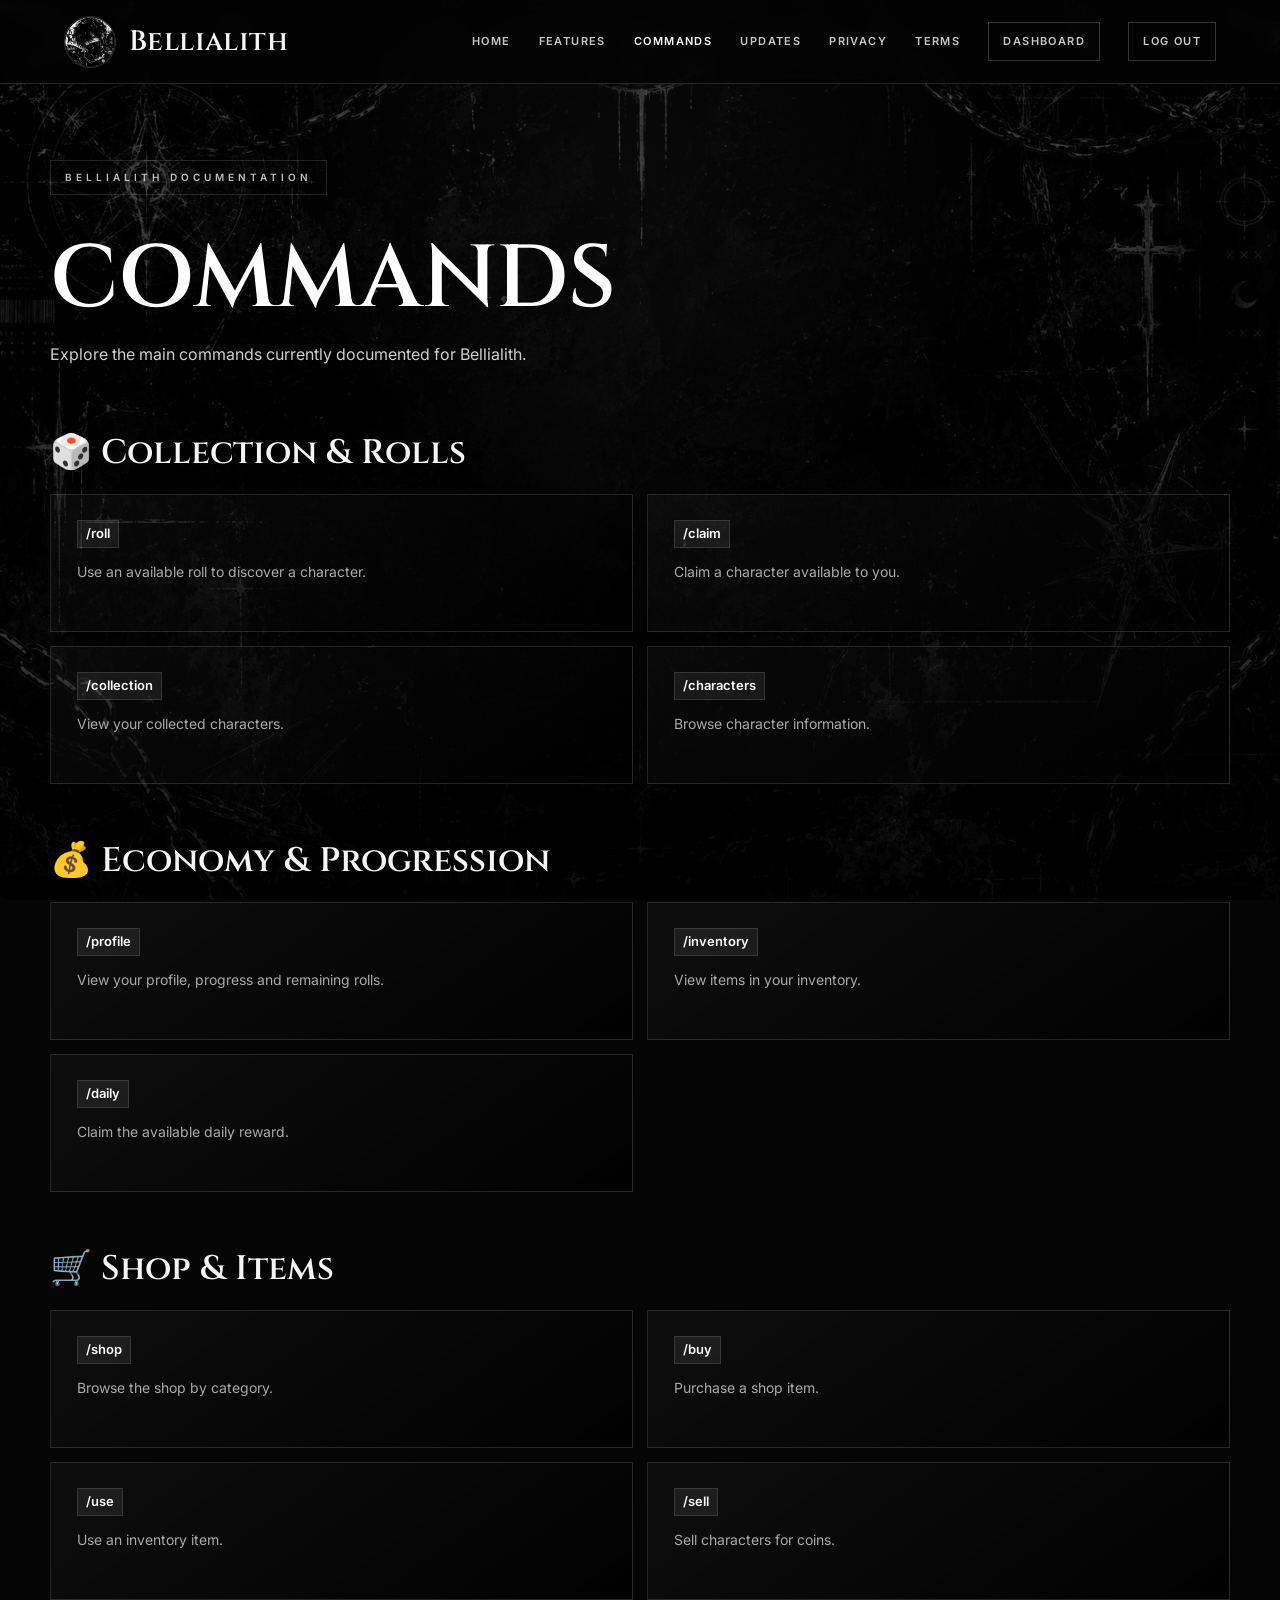
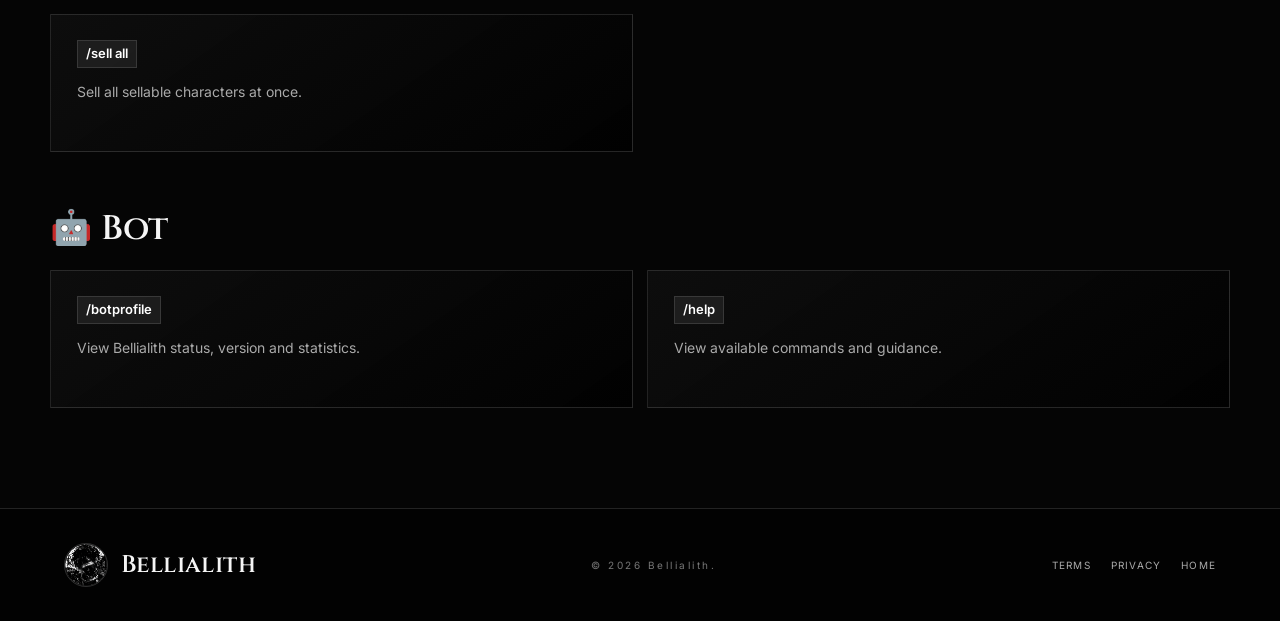
==== commit 55a64218: "Update Bellialith website" ====
--- a/commands.html
+++ b/commands.html
@@ -30,7 +30,7 @@
 
     <link
         rel="stylesheet"
-        href="style.css">
+        href="style.css?v=3">
 
 </head>
 
@@ -53,13 +53,344 @@
     ========================================== -->
 
     <header class="site-header">
-
-
-        <!-- LOGO -->
+    <div class="nav-container">
+        <a href="/" class="brand">
+            <img src="assets/bellialith_store.png" alt="Bellialith">
+            <span>Bellialith</span>
+        </a>
+        <nav class="site-nav">
+                <a href="/" class="">Home</a>
+                <a href="/features" class="">Features</a>
+                <a href="/commands" class="active">Commands</a>
+                <a href="/updates" class="">Updates</a>
+                <a href="/privacy" class="">Privacy</a>
+                <a href="/terms" class="">Terms</a>
+            <a href="/dashboard" class="nav-dashboard">Dashboard</a>
+            <a href="/auth/logout" class="nav-logout">Log out</a>
+        </nav>
+    </div>
+</header>
+
+
+
+
+    <!-- =========================================
+         MAIN
+    ========================================== -->
+
+    <main class="docs-page">
+
+
+        <!-- PAGE HEADER -->
+
+        <section class="page-hero">
+
+
+            <div class="eyebrow">
+                BELLIALITH DOCUMENTATION
+            </div>
+
+
+            <h1>
+                Commands
+            </h1>
+
+
+            <p>
+                Explore the main commands currently documented for Bellialith.
+            </p>
+
+
+        </section>
+
+
+
+
+        <!-- =========================================
+             COLLECTION & ROLLS
+        ========================================== -->
+
+        <section class="command-section">
+
+
+            <h2>
+                🎲 Collection & Rolls
+            </h2>
+
+
+            <div class="command-grid">
+
+
+                <article class="command-card">
+
+                    <code>
+                        /roll
+                    </code>
+
+                    <p>
+                        Use an available roll to discover a character.
+                    </p>
+
+                </article>
+
+
+                <article class="command-card">
+
+                    <code>
+                        /claim
+                    </code>
+
+                    <p>
+                        Claim a character available to you.
+                    </p>
+
+                </article>
+
+
+                <article class="command-card">
+
+                    <code>
+                        /collection
+                    </code>
+
+                    <p>
+                        View your collected characters.
+                    </p>
+
+                </article>
+
+
+                <article class="command-card">
+
+                    <code>
+                        /characters
+                    </code>
+
+                    <p>
+                        Browse character information.
+                    </p>
+
+                </article>
+
+
+            </div>
+
+        </section>
+
+
+
+
+        <!-- =========================================
+             ECONOMY & PROGRESSION
+        ========================================== -->
+
+        <section class="command-section">
+
+
+            <h2>
+                💰 Economy & Progression
+            </h2>
+
+
+            <div class="command-grid">
+
+
+                <article class="command-card">
+
+                    <code>
+                        /profile
+                    </code>
+
+                    <p>
+                        View your profile, progress and remaining rolls.
+                    </p>
+
+                </article>
+
+
+                <article class="command-card">
+
+                    <code>
+                        /inventory
+                    </code>
+
+                    <p>
+                        View items in your inventory.
+                    </p>
+
+                </article>
+
+
+                <article class="command-card">
+
+                    <code>
+                        /daily
+                    </code>
+
+                    <p>
+                        Claim the available daily reward.
+                    </p>
+
+                </article>
+
+
+            </div>
+
+        </section>
+
+
+
+
+        <!-- =========================================
+             SHOP & ITEMS
+        ========================================== -->
+
+        <section class="command-section">
+
+
+            <h2>
+                🛒 Shop & Items
+            </h2>
+
+
+            <div class="command-grid">
+
+
+                <article class="command-card">
+
+                    <code>
+                        /shop
+                    </code>
+
+                    <p>
+                        Browse the shop by category.
+                    </p>
+
+                </article>
+
+
+                <article class="command-card">
+
+                    <code>
+                        /buy
+                    </code>
+
+                    <p>
+                        Purchase a shop item.
+                    </p>
+
+                </article>
+
+
+                <article class="command-card">
+
+                    <code>
+                        /use
+                    </code>
+
+                    <p>
+                        Use an inventory item.
+                    </p>
+
+                </article>
+
+
+                <article class="command-card">
+
+                    <code>
+                        /sell
+                    </code>
+
+                    <p>
+                        Sell characters for coins.
+                    </p>
+
+                </article>
+
+
+                <article class="command-card">
+
+                    <code>
+                        /sell all
+                    </code>
+
+                    <p>
+                        Sell all sellable characters at once.
+                    </p>
+
+                </article>
+
+
+            </div>
+
+        </section>
+
+
+
+
+        <!-- =========================================
+             BOT
+        ========================================== -->
+
+        <section class="command-section">
+
+
+            <h2>
+                🤖 Bot
+            </h2>
+
+
+            <div class="command-grid">
+
+
+                <article class="command-card">
+
+                    <code>
+                        /botprofile
+                    </code>
+
+                    <p>
+                        View Bellialith status, version and statistics.
+                    </p>
+
+                </article>
+
+
+                <article class="command-card">
+
+                    <code>
+                        /help
+                    </code>
+
+                    <p>
+                        View available commands and guidance.
+                    </p>
+
+                </article>
+
+
+            </div>
+
+        </section>
+
+
+    </main>
+
+
+
+
+    <!-- =========================================
+         FOOTER
+    ========================================== -->
+
+    <footer class="site-footer">
+
+
+        <!-- FOOTER LOGO -->
 
         <a
             class="brand"
-            href="index.html">
+            href="/">
 
             <img
                 src="assets/bellialith_store.png"
@@ -73,409 +404,6 @@
 
 
 
-        <!-- NAVIGATION -->
-
-        <nav>
-
-
-            <!-- HOME -->
-
-            <a href="index.html">
-                Home
-            </a>
-
-
-            <!-- FEATURES -->
-
-            <a href="features.html">
-                Features
-            </a>
-
-
-            <!-- COMMANDS -->
-
-            <a
-                class="active"
-                href="commands.html">
-
-                Commands
-
-            </a>
-
-
-            <!-- UPDATES -->
-
-            <a href="updates.html">
-                Updates
-            </a>
-
-
-            <!-- PRIVACY -->
-
-            <a href="privacy.html">
-                Privacy
-            </a>
-
-
-            <!-- TERMS -->
-
-            <a href="terms.html">
-                Terms
-            </a>
-
-
-        </nav>
-
-
-
-        <!-- ADD TO DISCORD -->
-
-        <a
-            class="button button-small"
-            href="https://discord.com/oauth2/authorize?client_id=1539159766612574298&scope=bot%20applications.commands"
-            target="_blank"
-            rel="noopener noreferrer">
-
-            Add to Discord
-
-        </a>
-
-
-    </header>
-
-
-
-
-    <!-- =========================================
-         MAIN
-    ========================================== -->
-
-    <main class="docs-page">
-
-
-        <!-- PAGE HEADER -->
-
-        <section class="page-hero">
-
-
-            <div class="eyebrow">
-                BELLIALITH DOCUMENTATION
-            </div>
-
-
-            <h1>
-                Commands
-            </h1>
-
-
-            <p>
-                Explore the main commands currently documented for Bellialith.
-            </p>
-
-
-        </section>
-
-
-
-
-        <!-- =========================================
-             COLLECTION & ROLLS
-        ========================================== -->
-
-        <section class="command-section">
-
-
-            <h2>
-                🎲 Collection & Rolls
-            </h2>
-
-
-            <div class="command-grid">
-
-
-                <article class="command-card">
-
-                    <code>
-                        /roll
-                    </code>
-
-                    <p>
-                        Use an available roll to discover a character.
-                    </p>
-
-                </article>
-
-
-                <article class="command-card">
-
-                    <code>
-                        /claim
-                    </code>
-
-                    <p>
-                        Claim a character available to you.
-                    </p>
-
-                </article>
-
-
-                <article class="command-card">
-
-                    <code>
-                        /collection
-                    </code>
-
-                    <p>
-                        View your collected characters.
-                    </p>
-
-                </article>
-
-
-                <article class="command-card">
-
-                    <code>
-                        /characters
-                    </code>
-
-                    <p>
-                        Browse character information.
-                    </p>
-
-                </article>
-
-
-            </div>
-
-        </section>
-
-
-
-
-        <!-- =========================================
-             ECONOMY & PROGRESSION
-        ========================================== -->
-
-        <section class="command-section">
-
-
-            <h2>
-                💰 Economy & Progression
-            </h2>
-
-
-            <div class="command-grid">
-
-
-                <article class="command-card">
-
-                    <code>
-                        /profile
-                    </code>
-
-                    <p>
-                        View your profile, progress and remaining rolls.
-                    </p>
-
-                </article>
-
-
-                <article class="command-card">
-
-                    <code>
-                        /inventory
-                    </code>
-
-                    <p>
-                        View items in your inventory.
-                    </p>
-
-                </article>
-
-
-                <article class="command-card">
-
-                    <code>
-                        /daily
-                    </code>
-
-                    <p>
-                        Claim the available daily reward.
-                    </p>
-
-                </article>
-
-
-            </div>
-
-        </section>
-
-
-
-
-        <!-- =========================================
-             SHOP & ITEMS
-        ========================================== -->
-
-        <section class="command-section">
-
-
-            <h2>
-                🛒 Shop & Items
-            </h2>
-
-
-            <div class="command-grid">
-
-
-                <article class="command-card">
-
-                    <code>
-                        /shop
-                    </code>
-
-                    <p>
-                        Browse the shop by category.
-                    </p>
-
-                </article>
-
-
-                <article class="command-card">
-
-                    <code>
-                        /buy
-                    </code>
-
-                    <p>
-                        Purchase a shop item.
-                    </p>
-
-                </article>
-
-
-                <article class="command-card">
-
-                    <code>
-                        /use
-                    </code>
-
-                    <p>
-                        Use an inventory item.
-                    </p>
-
-                </article>
-
-
-                <article class="command-card">
-
-                    <code>
-                        /sell
-                    </code>
-
-                    <p>
-                        Sell characters for coins.
-                    </p>
-
-                </article>
-
-
-                <article class="command-card">
-
-                    <code>
-                        /sell all
-                    </code>
-
-                    <p>
-                        Sell all sellable characters at once.
-                    </p>
-
-                </article>
-
-
-            </div>
-
-        </section>
-
-
-
-
-        <!-- =========================================
-             BOT
-        ========================================== -->
-
-        <section class="command-section">
-
-
-            <h2>
-                🤖 Bot
-            </h2>
-
-
-            <div class="command-grid">
-
-
-                <article class="command-card">
-
-                    <code>
-                        /botprofile
-                    </code>
-
-                    <p>
-                        View Bellialith status, version and statistics.
-                    </p>
-
-                </article>
-
-
-                <article class="command-card">
-
-                    <code>
-                        /help
-                    </code>
-
-                    <p>
-                        View available commands and guidance.
-                    </p>
-
-                </article>
-
-
-            </div>
-
-        </section>
-
-
-    </main>
-
-
-
-
-    <!-- =========================================
-         FOOTER
-    ========================================== -->
-
-    <footer class="site-footer">
-
-
-        <!-- FOOTER LOGO -->
-
-        <a
-            class="brand"
-            href="index.html">
-
-            <img
-                src="assets/bellialith_store.png"
-                alt="Bellialith">
-
-            <span>
-                Bellialith
-            </span>
-
-        </a>
-
-
-
         <!-- COPYRIGHT -->
 
         <p>
@@ -489,17 +417,17 @@
         <div class="footer-links">
 
 
-            <a href="terms.html">
+            <a href="/terms">
                 Terms
             </a>
 
 
-            <a href="privacy.html">
+            <a href="/privacy">
                 Privacy
             </a>
 
 
-            <a href="index.html">
+            <a href="/">
                 Home
             </a>
 
--- a/style.css
+++ b/style.css
@@ -1,1314 +1,416 @@
 @import url('https://fonts.googleapis.com/css2?family=Cinzel:wght@400;500;600;700&family=Inter:wght@300;400;500;600&display=swap');
 
-/* =========================================
-   RESET
-========================================= */
-
-* {
-    margin: 0;
-    padding: 0;
-    box-sizing: border-box;
-}
-
-html {
-    scroll-behavior: smooth;
-}
-
+:root {
+    --bg: #050505;
+    --panel: rgba(7, 7, 7, .76);
+    --panel-soft: rgba(255, 255, 255, .035);
+    --line: rgba(255, 255, 255, .13);
+    --line-strong: rgba(255, 255, 255, .28);
+    --text: #f5f5f5;
+    --muted: #aaa;
+    --muted-strong: #cfcfcf;
+}
+
+* { box-sizing: border-box; margin: 0; padding: 0; }
+html { scroll-behavior: smooth; }
 body {
-    background:
-        linear-gradient(
-            rgba(0, 0, 0, 0.35),
-            rgba(0, 0, 0, 0.70)
-        ),
-        url("assets/bellialith-background.jpg");
-
-    background-size: cover;
-    background-position: center center;
-    background-repeat: no-repeat;
-    background-attachment: fixed;
-
-    color: white;
+    min-height: 100vh;
+    overflow-x: hidden;
+    background: var(--bg);
+    color: var(--text);
     font-family: 'Inter', sans-serif;
-
-    overflow-x: hidden;
-
-    min-height: 100vh;
-
-    /* Espaço para a navbar fixa */
-    padding-top: 90px;
-}
-
-/* =========================================
-   GLOBAL BACKGROUND
-========================================= */
-
-/*
-   Mantemos estas classes caso alguma página
-   ainda possua os elementos antigos.
-*/
-
-.background-layer {
-    position: fixed;
-    inset: 0;
-
-    background:
-        linear-gradient(
-            rgba(0, 0, 0, 0.35),
-            rgba(0, 0, 0, 0.70)
-        ),
-        url("assets/bellialith-background.jpg");
-
-    background-size: cover;
-    background-position: center center;
-    background-repeat: no-repeat;
-
-    z-index: -2;
-    pointer-events: none;
-}
-
+    line-height: 1.5;
+}
+
+a,
+a:visited { color: inherit; }
+a { text-decoration: none; }
+button, a { -webkit-tap-highlight-color: transparent; }
+
+.background-layer,
 .overlay-layer {
     position: fixed;
     inset: 0;
-
-    background:
-        linear-gradient(
-            rgba(0, 0, 0, 0.10),
-            rgba(0, 0, 0, 0.20)
-        );
-
-    z-index: -1;
     pointer-events: none;
 }
-
-/* =========================================
-   MAIN NAVBAR
-========================================= */
-
-.navbar,
+.background-layer {
+    z-index: -3;
+    background-image:
+        linear-gradient(rgba(0,0,0,.62), rgba(0,0,0,.84)),
+        url('assets/bellialith-background.jpg');
+    background-size: cover;
+    background-position: center;
+    background-repeat: no-repeat;
+}
+.overlay-layer {
+    z-index: -2;
+    background: radial-gradient(circle at 50% 18%, rgba(255,255,255,.035), transparent 42%);
+}
+
+/* Shared header */
 .site-header {
     width: 100%;
-    height: 90px;
-
-    display: flex;
-    align-items: center;
-
-    position: fixed;
-    top: 0;
-    left: 0;
-
-    z-index: 9999;
-
-    background: rgba(0, 0, 0, 0.55);
-
-    border-bottom:
-        1px solid rgba(255, 255, 255, 0.10);
-
-    backdrop-filter: blur(10px);
-    -webkit-backdrop-filter: blur(10px);
-}
-
-/*
-   Garante que a navbar continue fixa
-   mesmo quando o conteúdo das páginas
-   tiver outros elementos posicionados.
-*/
-
-.navbar {
+    min-height: 84px;
+    display: flex;
+    align-items: center;
     justify-content: space-between;
-    padding: 0 80px;
-}
-
-.site-header {
+    gap: 32px;
+    padding: 14px clamp(24px, 5vw, 80px);
+    border-bottom: 1px solid var(--line);
+    background: rgba(3,3,3,.78);
+    backdrop-filter: blur(12px);
+    position: relative;
+    z-index: 10;
+}
+.nav-container {
+    width: 100%;
+    display: flex;
+    align-items: center;
     justify-content: space-between;
-    padding: 0 80px;
-}
-
-/* =========================================
-   HOMEPAGE NAVBAR
-========================================= */
-
-.logo-area {
-    display: flex;
-    align-items: center;
-    gap: 15px;
-}
-
-.logo-area img {
-    width: 58px;
-    height: 58px;
-
+    gap: 32px;
+}
+.brand {
+    display: inline-flex;
+    align-items: center;
+    gap: 13px;
+    flex: 0 0 auto;
+    color: var(--text) !important;
+    text-decoration: none !important;
+}
+.brand img {
+    width: 52px;
+    height: 52px;
     border-radius: 50%;
     object-fit: cover;
-}
-
+    border: 1px solid rgba(255,255,255,.18);
+}
+.brand span,
 .logo-area h1 {
     font-family: 'Cinzel', serif;
-    font-size: 34px;
+    font-size: 28px;
     font-weight: 600;
-}
-
-/* =========================================
-   INTERNAL PAGE NAVBAR
-========================================= */
-
-.brand {
-    display: flex;
-    align-items: center;
-    gap: 15px;
-
-    color: white;
-    text-decoration: none;
-
-    flex-shrink: 0;
-}
-
-.site-header .brand img,
-.site-footer .brand img {
+    letter-spacing: .4px;
+    color: var(--text);
+}
+.logo-area {
+    display: flex;
+    align-items: center;
+    gap: 13px;
+}
+.logo-area img {
     width: 52px;
     height: 52px;
-
     border-radius: 50%;
     object-fit: cover;
-}
-
-.site-header .brand span,
-.site-footer .brand span {
+    border: 1px solid rgba(255,255,255,.18);
+}
+.site-nav,
+.main-nav {
+    display: flex;
+    align-items: center;
+    justify-content: flex-end;
+    gap: clamp(14px, 2.2vw, 30px);
+    flex-wrap: wrap;
+}
+.site-nav a,
+.main-nav a {
+    color: rgba(255,255,255,.78) !important;
+    text-decoration: none !important;
+    text-transform: uppercase;
+    letter-spacing: 1.4px;
+    font-size: 11px;
+    font-weight: 600;
+    transition: color .2s ease, opacity .2s ease;
+}
+.site-nav a:hover,
+.main-nav a:hover,
+.site-nav a.active,
+.main-nav a.active {
+    color: #fff !important;
+    opacity: 1;
+}
+.nav-dashboard,
+.nav-logout {
+    padding: 10px 14px;
+    border: 1px solid rgba(255,255,255,.2);
+}
+.nav-dashboard:hover,
+.nav-logout:hover {
+    background: #fff;
+    color: #000 !important;
+}
+.auth-header .nav-container { justify-content: space-between; }
+.auth-header-links {
+    display: flex;
+    gap: 22px;
+}
+.auth-header-links a {
+    color: rgba(255,255,255,.68) !important;
+    text-transform: uppercase;
+    letter-spacing: 1.2px;
+    font-size: 11px;
+}
+.auth-header-links a:hover { color: #fff !important; }
+
+/* Home / feature presentation */
+.hero {
+    min-height: 82vh;
+    display: grid;
+    grid-template-columns: minmax(0, 1fr) minmax(0, 1fr);
+    align-items: center;
+    gap: 40px;
+    padding: 72px clamp(24px, 7vw, 110px) 90px;
+}
+.hero-left { max-width: 760px; }
+.eyebrow,
+.section-tag {
+    display: inline-block;
+    color: rgba(255,255,255,.75);
+    text-transform: uppercase;
+    letter-spacing: 4px;
+    font-size: 10px;
+    font-weight: 600;
+}
+.eyebrow {
+    padding: 9px 14px;
+    border: 1px solid var(--line);
+    margin-bottom: 25px;
+}
+.hero-left h2,
+.experience h3,
+.page-hero h1,
+.legal-page h1,
+.dashboard-hero h1 {
     font-family: 'Cinzel', serif;
-    font-size: 30px;
+    color: #fff;
     font-weight: 600;
 }
-
-/* =========================================
-   NAVIGATION
-========================================= */
-
-nav {
-    display: flex;
-    align-items: center;
-    gap: 32px;
-}
-
-nav a {
-    text-decoration: none;
-    color: white;
-
-    letter-spacing: 1px;
-    font-size: 13px;
-    font-weight: 500;
-
-    text-transform: uppercase;
-
-    transition:
-        opacity 0.25s ease,
-        color 0.25s ease;
-}
-
-nav a:hover {
-    opacity: 0.65;
-}
-
-nav a.active {
-    opacity: 0.55;
-}
-
-/* =========================================
-   DISCORD BUTTON
-========================================= */
-
-.discord-btn,
-.button {
-    display: flex;
-    align-items: center;
-    justify-content: center;
-    gap: 12px;
-
-    text-decoration: none;
-    color: white;
-
-    border:
-        1px solid rgba(255, 255, 255, 0.30);
-
-    transition:
-        background 0.3s ease,
-        color 0.3s ease,
-        border-color 0.3s ease;
-}
-
-.discord-btn {
-    padding: 14px 28px;
-}
-
-.button-small {
-    padding: 13px 22px;
-
-    white-space: nowrap;
-
-    text-transform: uppercase;
-    letter-spacing: 1px;
-
-    font-size: 12px;
-    font-weight: 600;
-}
-
-.discord-btn img {
-    width: 22px;
-    height: 22px;
-
-    object-fit: contain;
-
-    transition:
-        filter 0.25s ease;
-}
-
-.discord-btn:hover,
-.button:hover {
-    background: white;
-    color: black;
-
-    border-color: white;
-}
-
-.discord-btn:hover img {
-    filter: brightness(0);
-}
-
-/* =========================================
-   HERO
-========================================= */
-
-.hero {
-    min-height: 85vh;
-
-    display: grid;
-    grid-template-columns: 1fr 1fr;
-
-    align-items: center;
-
-    padding: 40px 100px;
-}
-
-.eyebrow {
-    display: inline-block;
-
-    padding: 10px 20px;
-
-    border:
-        1px solid rgba(255, 255, 255, 0.20);
-
-    letter-spacing: 3px;
-    font-size: 12px;
-
-    margin-bottom: 30px;
-}
-
 .hero-left h2 {
-    font-family: 'Cinzel', serif;
-
-    font-size: 96px;
-    line-height: 0.95;
-
-    margin-bottom: 25px;
-}
-
-.hero-left h2 span {
-    font-style: italic;
-}
-
-.hero-left p {
-    max-width: 700px;
-
-    font-size: 21px;
-    line-height: 1.8;
-
-    color: #d4d4d4;
-
-    margin-bottom: 35px;
-}
-
-/* =========================================
-   HERO BUTTONS
-========================================= */
-
-.hero-buttons {
-    display: flex;
-    gap: 20px;
-
-    margin-bottom: 40px;
-}
-
+    font-size: clamp(52px, 7vw, 92px);
+    line-height: .98;
+    letter-spacing: -2px;
+    margin-bottom: 24px;
+}
+.hero-left h2 span { font-style: italic; }
+.hero-left > p {
+    max-width: 690px;
+    color: var(--muted-strong);
+    font-size: clamp(16px, 1.4vw, 19px);
+    line-height: 1.85;
+    margin-bottom: 32px;
+}
+.hero-buttons { display: flex; flex-wrap: wrap; gap: 12px; margin-bottom: 30px; }
 .main-btn,
 .secondary-btn {
-    padding: 18px 35px;
-
-    text-decoration: none;
-
-    letter-spacing: 1px;
-    font-weight: 600;
-
-    transition:
-        background 0.3s ease,
-        color 0.3s ease,
-        border-color 0.3s ease;
-}
-
-.main-btn {
-    background: white;
-    color: black;
-}
-
-.secondary-btn {
-    border:
-        1px solid rgba(255, 255, 255, 0.25);
-
-    color: white;
-}
-
-.secondary-btn:hover {
-    background: white;
-    color: black;
-}
-
-/* =========================================
-   MINI FEATURES
-========================================= */
-
-.mini-features {
-    display: flex;
-    gap: 25px;
-}
-
-.mini-features span {
-    opacity: 0.75;
-
-    letter-spacing: 2px;
-    font-size: 13px;
-}
-
-/* =========================================
-   HERO RIGHT
-========================================= */
-
-.hero-right {
+    display: inline-flex;
+    align-items: center;
+    justify-content: center;
+    min-height: 48px;
+    padding: 0 22px;
+    border: 1px solid var(--line-strong);
+    text-transform: uppercase;
+    letter-spacing: 1.3px;
+    font-size: 11px;
+    font-weight: 700;
+    transition: transform .2s ease, background .2s ease, color .2s ease, border-color .2s ease;
+}
+.main-btn { background: #fff; color: #000 !important; border-color: #fff; }
+.secondary-btn { color: #fff !important; background: rgba(255,255,255,.02); }
+.main-btn:hover,
+.secondary-btn:hover { transform: translateY(-2px); }
+.secondary-btn:hover { background: #fff; color: #000 !important; border-color: #fff; }
+.mini-features { display: flex; flex-wrap: wrap; gap: 20px; }
+.mini-features span { color: rgba(255,255,255,.55); font-size: 10px; letter-spacing: 2px; }
+.hero-right { min-height: 560px; position: relative; display: flex; align-items: center; justify-content: center; }
+.floating-name { position: absolute; font: 600 clamp(64px, 8vw, 125px)/1 'Cinzel', serif; letter-spacing: 7px; color: #fff; opacity: .11; white-space: nowrap; }
+.bellialith-art { width: min(800px, 100%); position: relative; z-index: 2; filter: drop-shadow(0 0 42px rgba(255,255,255,.14)); animation: float 6s ease-in-out infinite; }
+.status-box { position: absolute; right: 2%; bottom: 12%; z-index: 3; display: flex; align-items: center; gap: 11px; padding: 15px 18px; background: rgba(0,0,0,.72); border: 1px solid var(--line); }
+.online-dot { width: 8px; height: 8px; border-radius: 50%; background: #6cff9a; box-shadow: 0 0 12px rgba(108,255,154,.5); }
+.status-box h4 { font-size: 11px; letter-spacing: 1.6px; }
+.status-box p { color: #888; font-size: 10px; margin-top: 2px; }
+
+.experience { padding: 90px clamp(24px, 6vw, 90px); text-align: center; }
+.experience h3 { font-size: clamp(42px, 5vw, 70px); line-height: 1.05; margin: 14px 0 16px; }
+.experience-description { max-width: 700px; margin: 0 auto 46px; color: var(--muted-strong); }
+.feature-grid { width: min(1320px, 100%); margin: 0 auto; display: grid; grid-template-columns: repeat(3, minmax(0, 1fr)); gap: 18px; }
+.feature-card {
+    min-height: 300px;
+    display: flex;
+    flex-direction: column;
+    align-items: center;
+    justify-content: center;
+    padding: 38px 30px;
     position: relative;
-
-    display: flex;
-
-    justify-content: center;
-    align-items: center;
-}
-
-.floating-name {
-    position: absolute;
-
-    font-size: 120px;
-
-    font-family: 'Cinzel', serif;
-
-    opacity: 0.18;
-
-    letter-spacing: 8px;
-
-    z-index: 1;
-
-    white-space: nowrap;
-}
-
-.bellialith-art {
-    width: 1050px;
-    max-width: none;
-
-    position: relative;
-
-    z-index: 2;
-
-    animation:
-        float 6s ease-in-out infinite;
-
-    filter:
-        drop-shadow(
-            0 0 40px
-            rgba(255, 255, 255, 0.15)
-        );
-}
-
-/* =========================================
-   STATUS BOX
-========================================= */
-
-.status-box {
-    position: absolute;
-
-    right: 0;
-    bottom: 70px;
-
-    display: flex;
-    align-items: center;
-
-    gap: 12px;
-
-    padding: 18px 22px;
-
-    background:
-        rgba(0, 0, 0, 0.70);
-
-    border:
-        1px solid rgba(255, 255, 255, 0.15);
-
-    z-index: 3;
-}
-
-.online-dot {
-    width: 10px;
-    height: 10px;
-
-    background: #00ff55;
-
-    border-radius: 50%;
-}
-
-.status-box h4 {
-    font-size: 14px;
-    letter-spacing: 2px;
-}
-
-.status-box p {
-    font-size: 12px;
-    color: #aaa;
-}
-
-/* =========================================
-   EXPERIENCE
-========================================= */
-
-.experience {
-    padding: 120px 100px;
-
+    overflow: hidden;
+    background: linear-gradient(145deg, rgba(255,255,255,.035), rgba(0,0,0,.65));
+    border: 1px solid var(--line);
+    transition: transform .25s ease, border-color .25s ease, background .25s ease;
+}
+.feature-card:hover { transform: translateY(-5px); border-color: var(--line-strong); background: rgba(0,0,0,.72); }
+.feature-icon { width: 82px; height: 82px; margin-bottom: 20px; display: grid; place-items: center; }
+.feature-icon img { width: 100%; height: 100%; object-fit: contain; filter: drop-shadow(0 0 12px rgba(255,255,255,.12)); transition: transform .25s ease; }
+.feature-card:hover .feature-icon img { transform: scale(1.08); }
+.feature-card h4 { font: 600 23px 'Cinzel', serif; margin-bottom: 10px; }
+.feature-card p { max-width: 320px; color: #aaa; line-height: 1.7; font-size: 14px; }
+
+/* Documentation pages */
+.docs-page {
+    width: min(1180px, calc(100% - 48px));
+    margin: 0 auto;
+    padding: 76px 0 100px;
+}
+.page-hero { max-width: 760px; margin-bottom: 62px; }
+.page-hero h1 { font-size: clamp(54px, 7vw, 88px); line-height: .95; margin: 18px 0 18px; text-transform: uppercase; }
+.page-hero p { color: var(--muted-strong); font-size: 16px; line-height: 1.8; }
+.command-section { margin-top: 54px; }
+.command-section > h2 {
+    display: flex;
+    align-items: center;
+    gap: 10px;
+    font: 600 clamp(25px, 3vw, 34px) 'Cinzel', serif;
+    margin-bottom: 18px;
+}
+.command-grid { display: grid; grid-template-columns: repeat(2, minmax(0, 1fr)); gap: 14px; }
+.command-card,
+.update-card {
+    min-height: 138px;
+    padding: 25px 26px;
+    background: linear-gradient(145deg, rgba(255,255,255,.035), rgba(0,0,0,.66));
+    border: 1px solid var(--line);
+    transition: transform .22s ease, border-color .22s ease, background .22s ease;
+}
+.command-card:hover,
+.update-card:hover { transform: translateY(-3px); border-color: var(--line-strong); background: rgba(0,0,0,.76); }
+.command-card code {
+    display: inline-block;
+    margin-bottom: 12px;
+    padding: 5px 8px;
+    background: rgba(255,255,255,.07);
+    border: 1px solid rgba(255,255,255,.12);
+    color: #fff;
+    font: 600 13px/1.2 'Inter', sans-serif;
+}
+.command-card p,
+.update-card p { color: #aaa; line-height: 1.7; font-size: 14px; }
+.updates-grid { display: grid; grid-template-columns: repeat(2, minmax(0,1fr)); gap: 16px; }
+.update-card { min-height: 205px; }
+.update-card small { display: block; margin-bottom: 14px; color: #888; letter-spacing: 2.4px; font-size: 9px; font-weight: 700; }
+.update-card h2 { font: 600 26px 'Cinzel', serif; margin-bottom: 12px; }
+.updates-cta {
+    margin-top: 74px;
+    padding: 76px 24px;
     text-align: center;
-}
-
-.section-tag {
-    letter-spacing: 5px;
-    font-size: 12px;
-
-    opacity: 0.8;
-
-    margin-bottom: 20px;
-}
-
-.experience h3 {
-    font-family: 'Cinzel', serif;
-
-    font-size: 72px;
-
-    margin-bottom: 15px;
-}
-
-.experience-description {
-    color: #cfcfcf;
-
-    margin-bottom: 50px;
-}
-
-/* =========================================
-   FEATURE GRID
-========================================= */
-
-.feature-grid {
-    display: grid;
-
-    grid-template-columns:
-        repeat(3, 1fr);
-
-    gap: 25px;
-
-    max-width: 1350px;
-
-    margin: 0 auto;
-}
-
-/* =========================================
-   FEATURE CARD
-========================================= */
-
-.feature-card {
-    position: relative;
-
-    min-height: 320px;
-
-    display: flex;
-
-    flex-direction: column;
-
-    align-items: center;
-    justify-content: center;
-
-    background:
-        rgba(0, 0, 0, 0.55);
-
-    border:
-        1px solid rgba(255, 255, 255, 0.15);
-
-    padding: 45px 35px;
-
-    overflow: hidden;
-
-    transition:
-        transform 0.35s ease,
-        border-color 0.35s ease,
-        background 0.35s ease;
-}
-
-.feature-card::before {
-    content: "";
-
-    position: absolute;
-
-    inset: 0;
-
-    background:
-        linear-gradient(
-            135deg,
-            rgba(255, 255, 255, 0.035),
-            transparent 40%
-        );
-
-    pointer-events: none;
-}
-
-.feature-card:hover {
-    transform:
-        translateY(-8px);
-
-    border-color:
-        rgba(255, 255, 255, 0.5);
-
-    background:
-        rgba(0, 0, 0, 0.70);
-}
-
-/* =========================================
-   FEATURE ICON
-========================================= */
-
-.feature-icon {
-    width: 90px;
-    height: 90px;
-
-    display: flex;
-
-    align-items: center;
-    justify-content: center;
-
-    margin-bottom: 25px;
-
-    position: relative;
-
-    z-index: 1;
-}
-
-.feature-icon img {
+    border-top: 1px solid var(--line);
+    border-bottom: 1px solid var(--line);
+}
+.updates-cta h2 { font: 600 clamp(40px, 5vw, 64px) 'Cinzel', serif; margin: 14px 0; }
+.updates-cta p { color: #aaa; max-width: 650px; margin: 0 auto 28px; }
+.updates-cta .hero-buttons { justify-content: center; margin-bottom: 0; }
+
+/* Legal */
+.legal-page { width: min(960px, calc(100% - 48px)); margin: 0 auto; padding: 78px 0 110px; }
+.legal-page h1 { font-size: clamp(48px, 6vw, 72px); margin: 16px 0 10px; }
+.legal-page .muted { color: #777; font-size: 12px; letter-spacing: 1px; margin-bottom: 44px; }
+.legal-page h2 { font: 600 28px 'Cinzel', serif; margin: 42px 0 13px; }
+.legal-page p,
+.legal-page li { color: #bbb; font-size: 15px; line-height: 1.85; }
+.legal-page p { margin-bottom: 18px; }
+.legal-page ul { padding-left: 24px; margin-bottom: 22px; }
+.legal-page a:not(.brand) { color: #fff !important; text-decoration: underline; text-underline-offset: 3px; }
+.legal-page a:not(.brand):hover { opacity: .7; }
+
+/* Footer */
+.site-footer,
+footer {
     width: 100%;
-    height: 100%;
-
-    object-fit: contain;
-
-    display: block;
-
-    filter:
-        drop-shadow(
-            0 0 10px
-            rgba(255, 255, 255, 0.12)
-        );
-
-    transition:
-        transform 0.35s ease,
-        filter 0.35s ease;
-}
-
-.feature-card:hover .feature-icon img {
-    transform:
-        scale(1.1);
-
-    filter:
-        drop-shadow(
-            0 0 18px
-            rgba(255, 255, 255, 0.25)
-        );
-}
-
-/* =========================================
-   FEATURE TEXT
-========================================= */
-
-.feature-card h4 {
-    position: relative;
-
-    z-index: 1;
-
-    font-family: 'Cinzel', serif;
-
-    font-size: 26px;
-
-    margin-bottom: 14px;
-
-    letter-spacing: 0.5px;
-}
-
-.feature-card p {
-    position: relative;
-
-    z-index: 1;
-
-    max-width: 320px;
-
-    line-height: 1.7;
-
-    color: #cfcfcf;
-
-    margin: 0;
-
-    font-size: 15px;
-}
-
-/* =========================================
-   INTERNAL PAGES
-========================================= */
-
-.docs-page,
-.legal-page {
-    position: relative;
-
-    z-index: 2;
-
-    width: min(1100px, calc(100% - 50px));
-
-    margin: 0 auto;
-
-    padding: 90px 0 120px;
-}
-
-/* =========================================
-   PAGE HERO
-========================================= */
-
-.page-hero {
-    padding: 20px 0 70px;
-}
-
-.page-hero h1,
-.legal-page h1 {
-    font-family: 'Cinzel', serif;
-
-    font-size: 68px;
-    line-height: 1.05;
-
-    margin-bottom: 18px;
-
-    text-transform: uppercase;
-}
-
-.page-hero p {
-    color: #cfcfcf;
-
-    font-size: 17px;
-    line-height: 1.7;
-
-    max-width: 700px;
-}
-
-.page-hero .eyebrow {
-    margin-bottom: 25px;
-}
-
-/* =========================================
-   COMMAND / DOC SECTIONS
-========================================= */
-
-.command-section {
-    margin-bottom: 70px;
-}
-
-.command-section h2 {
-    font-family: 'Cinzel', serif;
-
-    font-size: 30px;
-
-    margin-bottom: 25px;
-}
-
-.command-grid {
-    display: grid;
-
-    grid-template-columns:
-        repeat(2, minmax(0, 1fr));
-
-    gap: 20px;
-}
-
-.command-card {
-    padding: 28px;
-
-    background:
-        rgba(0, 0, 0, 0.55);
-
-    border:
-        1px solid rgba(255, 255, 255, 0.14);
-
-    backdrop-filter: blur(5px);
-    -webkit-backdrop-filter: blur(5px);
-
-    transition:
-        transform 0.3s ease,
-        border-color 0.3s ease,
-        background 0.3s ease;
-}
-
-.command-card:hover {
-    transform:
-        translateY(-4px);
-
-    border-color:
-        rgba(255, 255, 255, 0.35);
-
-    background:
-        rgba(0, 0, 0, 0.70);
-}
-
-.command-card code {
-    display: block;
-
-    color: white;
-
-    font-family: 'Inter', sans-serif;
-
-    font-size: 16px;
-    font-weight: 600;
-
-    margin-bottom: 12px;
-}
-
-.command-card p {
-    color: #cfcfcf;
-
-    line-height: 1.7;
-
-    font-size: 15px;
-}
-
-/* =========================================
-   LEGAL PAGES
-========================================= */
-
-.legal-page {
-    max-width: 950px;
-}
-
-.legal-page h1 {
-    margin-bottom: 15px;
-}
-
-.legal-page .muted {
-    color: #999;
-
-    font-size: 13px;
-
-    margin-bottom: 35px;
-}
-
-.legal-page .notice {
-    padding: 20px 25px;
-
-    margin-bottom: 60px;
-
-    background:
-        rgba(0, 0, 0, 0.55);
-
-    border:
-        1px solid rgba(255, 255, 255, 0.15);
-
-    color: #cfcfcf;
-
-    line-height: 1.7;
-}
-
-.legal-page .notice strong {
-    color: white;
-}
-
-.legal-page h2 {
-    font-family: 'Cinzel', serif;
-
-    font-size: 27px;
-
-    margin-top: 45px;
-    margin-bottom: 14px;
-}
-
-.legal-page p {
-    color: #d0d0d0;
-
-    font-size: 15px;
-
-    line-height: 1.8;
-
-    max-width: 900px;
-}
-
-.legal-page a {
-    color: white;
-
-    text-decoration: underline;
-
-    text-underline-offset: 3px;
-}
-
-.legal-page a:hover {
-    opacity: 0.7;
-}
-
-/* =========================================
-   FOOTER — HOMEPAGE
-========================================= */
-
-footer {
-    padding: 60px;
-
-    display: flex;
-
+    display: flex;
+    align-items: center;
     justify-content: space-between;
-    align-items: center;
-
-    border-top:
-        1px solid rgba(255, 255, 255, 0.08);
-
-    position: relative;
-
-    z-index: 2;
-
-    background:
-        rgba(0, 0, 0, 0.25);
-}
-
-.footer-logo {
-    display: flex;
-
-    align-items: center;
-
-    gap: 15px;
-}
-
-.footer-logo img {
-    width: 50px;
-    height: 50px;
-
-    border-radius: 50%;
-
-    object-fit: cover;
-}
-
-.footer-logo span {
-    font-family: 'Cinzel', serif;
-
-    font-size: 30px;
-}
-
-footer p {
-    letter-spacing: 4px;
-
-    font-size: 12px;
-
-    color: #aaa;
-}
-
-/* =========================================
-   INTERNAL FOOTER
-========================================= */
-
-.site-footer {
-    padding: 50px 80px;
-
-    display: flex;
-
-    align-items: center;
-
-    justify-content: space-between;
-
-    gap: 30px;
-
-    border-top:
-        1px solid rgba(255, 255, 255, 0.10);
-
-    background:
-        rgba(0, 0, 0, 0.45);
-
-    position: relative;
-
-    z-index: 2;
-}
-
-.site-footer p {
-    color: #777;
-
-    font-size: 11px;
-
-    letter-spacing: 3px;
-}
-
-.footer-links {
-    display: flex;
-
-    align-items: center;
-
-    gap: 25px;
-}
-
-.footer-links a {
-    color: #aaa;
-
-    text-decoration: none;
-
-    font-size: 12px;
-
-    letter-spacing: 1px;
-
-    transition:
-        color 0.25s ease;
-}
-
-.footer-links a:hover {
-    color: white;
-}
-
-/* =========================================
-   FLOAT ANIMATION
-========================================= */
-
-@keyframes float {
-    0% {
-        transform:
-            translateY(0px);
-    }
-
-    50% {
-        transform:
-            translateY(-15px);
-    }
-
-    100% {
-        transform:
-            translateY(0px);
-    }
-}
-
-/* =========================================
-   TABLET
-========================================= */
-
-@media (max-width: 1200px) {
-
-    .navbar,
-    .site-header {
-        padding: 0 40px;
-    }
-
-    nav {
-        gap: 20px;
-    }
-
-    .hero {
-        grid-template-columns: 1fr;
-
-        text-align: center;
-
-        padding:
-            70px 50px;
-    }
-
-    .hero-left {
-        margin-bottom: 60px;
-    }
-
-    .hero-left p {
-        margin:
-            auto auto 35px;
-    }
-
-    .hero-buttons {
-        justify-content: center;
-    }
-
-    .mini-features {
-        justify-content: center;
-    }
-
-    .hero-right {
-        min-height: 600px;
-    }
-
-    .bellialith-art {
-        width: 550px;
-        max-width: 100%;
-    }
-
-    .floating-name {
-        font-size: 80px;
-    }
-
-    .status-box {
-        right: 10%;
-    }
-
-    .feature-grid {
-        grid-template-columns:
-            repeat(2, 1fr);
-    }
-
-    .hero-left h2 {
-        font-size: 64px;
-    }
-
-    .page-hero h1,
-    .legal-page h1 {
-        font-size: 56px;
-    }
-
-    .docs-page,
-    .legal-page {
-        padding-top: 70px;
-    }
-}
-
-/* =========================================
-   MOBILE
-========================================= */
-
-@media (max-width: 700px) {
-
-    body {
-        padding-top: 75px;
-    }
-
-    .navbar,
-    .site-header {
-        height: 75px;
-
-        padding:
-            0 20px;
-    }
-
-    .logo-area {
-        gap: 10px;
-    }
-
-    .logo-area img {
-        width: 45px;
-        height: 45px;
-    }
-
-    .logo-area h1 {
-        font-size: 25px;
-    }
-
-    .site-header .brand img {
-        width: 43px;
-        height: 43px;
-    }
-
-    .site-header .brand span {
-        font-size: 23px;
-    }
-
-    nav {
-        display: none;
-    }
-
-    .site-header .button-small {
-        display: none;
-    }
-
-    .hero {
-        padding:
-            50px 25px;
-    }
-
-    .hero-left h2 {
-        font-size: 48px;
-    }
-
-    .hero-left p {
-        font-size: 17px;
-
-        line-height: 1.7;
-    }
-
-    .hero-buttons {
-        flex-direction: column;
-
-        align-items: center;
-    }
-
-    .main-btn,
-    .secondary-btn {
-        width: 100%;
-
-        max-width: 300px;
-
-        text-align: center;
-    }
-
-    .mini-features {
-        flex-wrap: wrap;
-
-        justify-content: center;
-    }
-
-    .hero-right {
-        min-height: 450px;
-    }
-
-    .bellialith-art {
-        width: 100%;
-
-        max-width: 500px;
-    }
-
-    .floating-name {
-        font-size: 45px;
-
-        letter-spacing: 4px;
-    }
-
-    .status-box {
-        right: 50%;
-
-        transform:
-            translateX(50%);
-
-        bottom: 20px;
-
-        white-space: nowrap;
-    }
-
-    .experience {
-        padding:
-            80px 25px;
-    }
-
-    .experience h3 {
-        font-size: 48px;
-    }
-
-    .experience-description {
-        line-height: 1.6;
-    }
-
-    .feature-grid {
-        grid-template-columns: 1fr;
-
-        gap: 20px;
-    }
-
-    .feature-card {
-        min-height: 300px;
-
-        padding:
-            40px 25px;
-    }
-
-    .feature-icon {
-        width: 80px;
-        height: 80px;
-
-        margin-bottom: 20px;
-    }
-
-    footer {
-        padding:
-            40px 25px;
-
-        flex-direction: column;
-
-        gap: 25px;
-
-        text-align: center;
-    }
-
-    .footer-logo span {
-        font-size: 26px;
-    }
-
-    /* INTERNAL PAGES */
-
-    .docs-page,
-    .legal-page {
-        width: calc(100% - 40px);
-
-        padding:
-            55px 0 80px;
-    }
-
-    .page-hero {
-        padding:
-            10px 0 45px;
-    }
-
-    .page-hero h1,
-    .legal-page h1 {
-        font-size: 43px;
-    }
-
-    .page-hero p {
-        font-size: 15px;
-    }
-
-    .command-grid {
-        grid-template-columns: 1fr;
-    }
-
-    .command-section {
-        margin-bottom: 50px;
-    }
-
-    .command-section h2 {
-        font-size: 24px;
-    }
-
-    .command-card {
-        padding: 22px;
-    }
-
-    .legal-page .notice {
-        padding: 18px;
-
-        margin-bottom: 45px;
-    }
-
-    .legal-page h2 {
-        font-size: 23px;
-
-        margin-top: 38px;
-    }
-
-    .legal-page p {
-        font-size: 14px;
-    }
-
-    .site-footer {
-        padding:
-            40px 25px;
-
-        flex-direction: column;
-
-        text-align: center;
-    }
-
-    .site-footer .brand span {
-        font-size: 25px;
-    }
-
-    .footer-links {
-        justify-content: center;
-
-        flex-wrap: wrap;
-    }
-}+    gap: 24px;
+    padding: 34px clamp(24px, 5vw, 80px);
+    border-top: 1px solid var(--line);
+    background: rgba(0,0,0,.42);
+}
+.site-footer .brand img,
+.footer-logo img { width: 44px; height: 44px; }
+.site-footer .brand span,
+.footer-logo span { font-size: 24px; }
+.site-footer p,
+footer p { color: #777; font-size: 10px; letter-spacing: 2.5px; }
+.footer-links { display: flex; flex-wrap: wrap; justify-content: flex-end; gap: 20px; }
+.footer-links a { color: #aaa !important; text-transform: uppercase; letter-spacing: 1.2px; font-size: 10px; }
+.footer-links a:hover { color: #fff !important; }
+
+/* Login */
+.login-page { min-height: calc(100vh - 84px); display: flex; align-items: center; justify-content: center; padding: 70px 24px 90px; }
+.login-container { width: min(520px, 100%); }
+.login-card { padding: 50px 46px; text-align: center; background: rgba(0,0,0,.72); border: 1px solid var(--line); backdrop-filter: blur(12px); }
+.login-logo { width: 72px; height: 72px; object-fit: cover; border-radius: 50%; border: 1px solid var(--line-strong); margin-bottom: 22px; }
+.login-card h1 { font-size: 40px; margin-bottom: 10px; }
+.login-subtitle { color: #aaa; max-width: 390px; margin: 0 auto 30px; line-height: 1.7; font-size: 14px; }
+.discord-login-button { width: 100%; min-height: 54px; display: flex; align-items: center; justify-content: center; gap: 10px; background: #5865f2; color: #fff !important; border: 1px solid rgba(255,255,255,.1); font-size: 12px; font-weight: 700; letter-spacing: 1px; transition: transform .2s ease, background .2s ease; }
+.discord-login-button:hover { background: #4d5be4; transform: translateY(-2px); }
+.login-security { margin-top: 28px; padding-top: 24px; border-top: 1px solid var(--line); }
+.login-security h2 { font-size: 12px; text-transform: uppercase; letter-spacing: 1.7px; margin-bottom: 10px; }
+.login-security p { color: #777; font-size: 12px; line-height: 1.7; }
+.login-links { display: flex; justify-content: center; flex-wrap: wrap; gap: 20px; margin-top: 22px; }
+.login-links a { color: #888 !important; font-size: 11px; }
+.login-links a:hover { color: #fff !important; }
+.login-note { margin-top: 22px; color: #555; font-size: 10px; line-height: 1.6; }
+.login-message { margin-top: 16px; padding: 11px 13px; border: 1px solid rgba(255,90,90,.25); background: rgba(100,0,0,.18); color: #d5a5a5; font-size: 11px; }
+
+/* Dashboard */
+.dashboard-page { width: min(1050px, calc(100% - 48px)); margin: 0 auto; padding: 78px 0 110px; }
+.dashboard-hero { margin-bottom: 30px; }
+.dashboard-hero h1 { font-size: clamp(46px, 6vw, 72px); line-height: 1; margin: 15px 0 10px; }
+.dashboard-hero p { color: #aaa; }
+.account-card { display: grid; grid-template-columns: 92px 1fr auto; align-items: center; gap: 24px; padding: 28px; background: rgba(0,0,0,.68); border: 1px solid var(--line); }
+.account-avatar { width: 92px; height: 92px; border-radius: 50%; object-fit: cover; border: 1px solid var(--line); }
+.account-info h2 { font: 600 25px 'Cinzel', serif; margin-bottom: 5px; }
+.account-id { color: #777; font-size: 11px; word-break: break-all; }
+.account-status { display: inline-flex; align-items: center; gap: 7px; margin-top: 12px; color: #aaa; font-size: 11px; }
+.account-status::before { content: ''; width: 7px; height: 7px; border-radius: 50%; background: #6cff9a; }
+.dashboard-actions { display: flex; justify-content: flex-end; gap: 10px; flex-wrap: wrap; }
+.dashboard-button { display: inline-flex; align-items: center; justify-content: center; min-height: 42px; padding: 0 16px; border: 1px solid var(--line-strong); color: #fff !important; background: rgba(255,255,255,.03); font-size: 11px; font-weight: 700; text-transform: uppercase; letter-spacing: 1px; }
+.dashboard-button:hover { background: #fff; color: #000 !important; }
+.dashboard-button.primary { background: #fff; color: #000 !important; }
+.coming-card { margin-top: 18px; padding: 25px 28px; background: rgba(0,0,0,.55); border: 1px solid var(--line); }
+.coming-card h3 { font: 600 22px 'Cinzel', serif; margin-bottom: 8px; }
+.coming-card p { color: #888; font-size: 13px; line-height: 1.75; }
+
+@keyframes float { 0%,100% { transform: translateY(0); } 50% { transform: translateY(-12px); } }
+
+@media (max-width: 1050px) {
+    .site-header { align-items: flex-start; flex-direction: column; }
+    .nav-container { flex-direction: column; align-items: flex-start; }
+    .site-nav, .main-nav { width: 100%; justify-content: flex-start; overflow-x: auto; flex-wrap: nowrap; padding-bottom: 3px; }
+    .site-nav a, .main-nav a { white-space: nowrap; }
+    .hero { grid-template-columns: 1fr; text-align: center; padding-top: 62px; }
+    .hero-left { margin: 0 auto; }
+    .hero-left > p { margin-left: auto; margin-right: auto; }
+    .hero-buttons, .mini-features { justify-content: center; }
+    .hero-right { min-height: 470px; }
+    .feature-grid { grid-template-columns: repeat(2, minmax(0,1fr)); }
+}
+
+@media (max-width: 720px) {
+    .site-header { min-height: 72px; padding: 12px 18px; }
+    .brand img, .logo-area img { width: 44px; height: 44px; }
+    .brand span, .logo-area h1 { font-size: 24px; }
+    .site-nav, .main-nav { gap: 14px; }
+    .nav-dashboard, .nav-logout { padding: 8px 11px; }
+    .hero { padding: 54px 20px 70px; }
+    .hero-left h2 { font-size: 48px; letter-spacing: -1px; }
+    .hero-right { min-height: 390px; }
+    .status-box { right: 50%; transform: translateX(50%); bottom: 2%; }
+    .feature-grid, .command-grid, .updates-grid { grid-template-columns: 1fr; }
+    .experience { padding: 70px 20px; }
+    .docs-page, .legal-page, .dashboard-page { width: min(100% - 36px, 960px); padding-top: 58px; }
+    .page-hero h1 { font-size: 52px; }
+    .site-footer, footer { flex-direction: column; text-align: center; padding: 32px 20px; }
+    .footer-links { justify-content: center; }
+    .login-card { padding: 40px 24px; }
+    .account-card { grid-template-columns: 70px 1fr; }
+    .account-avatar { width: 70px; height: 70px; }
+    .dashboard-actions { grid-column: 1 / -1; justify-content: flex-start; }
+}
